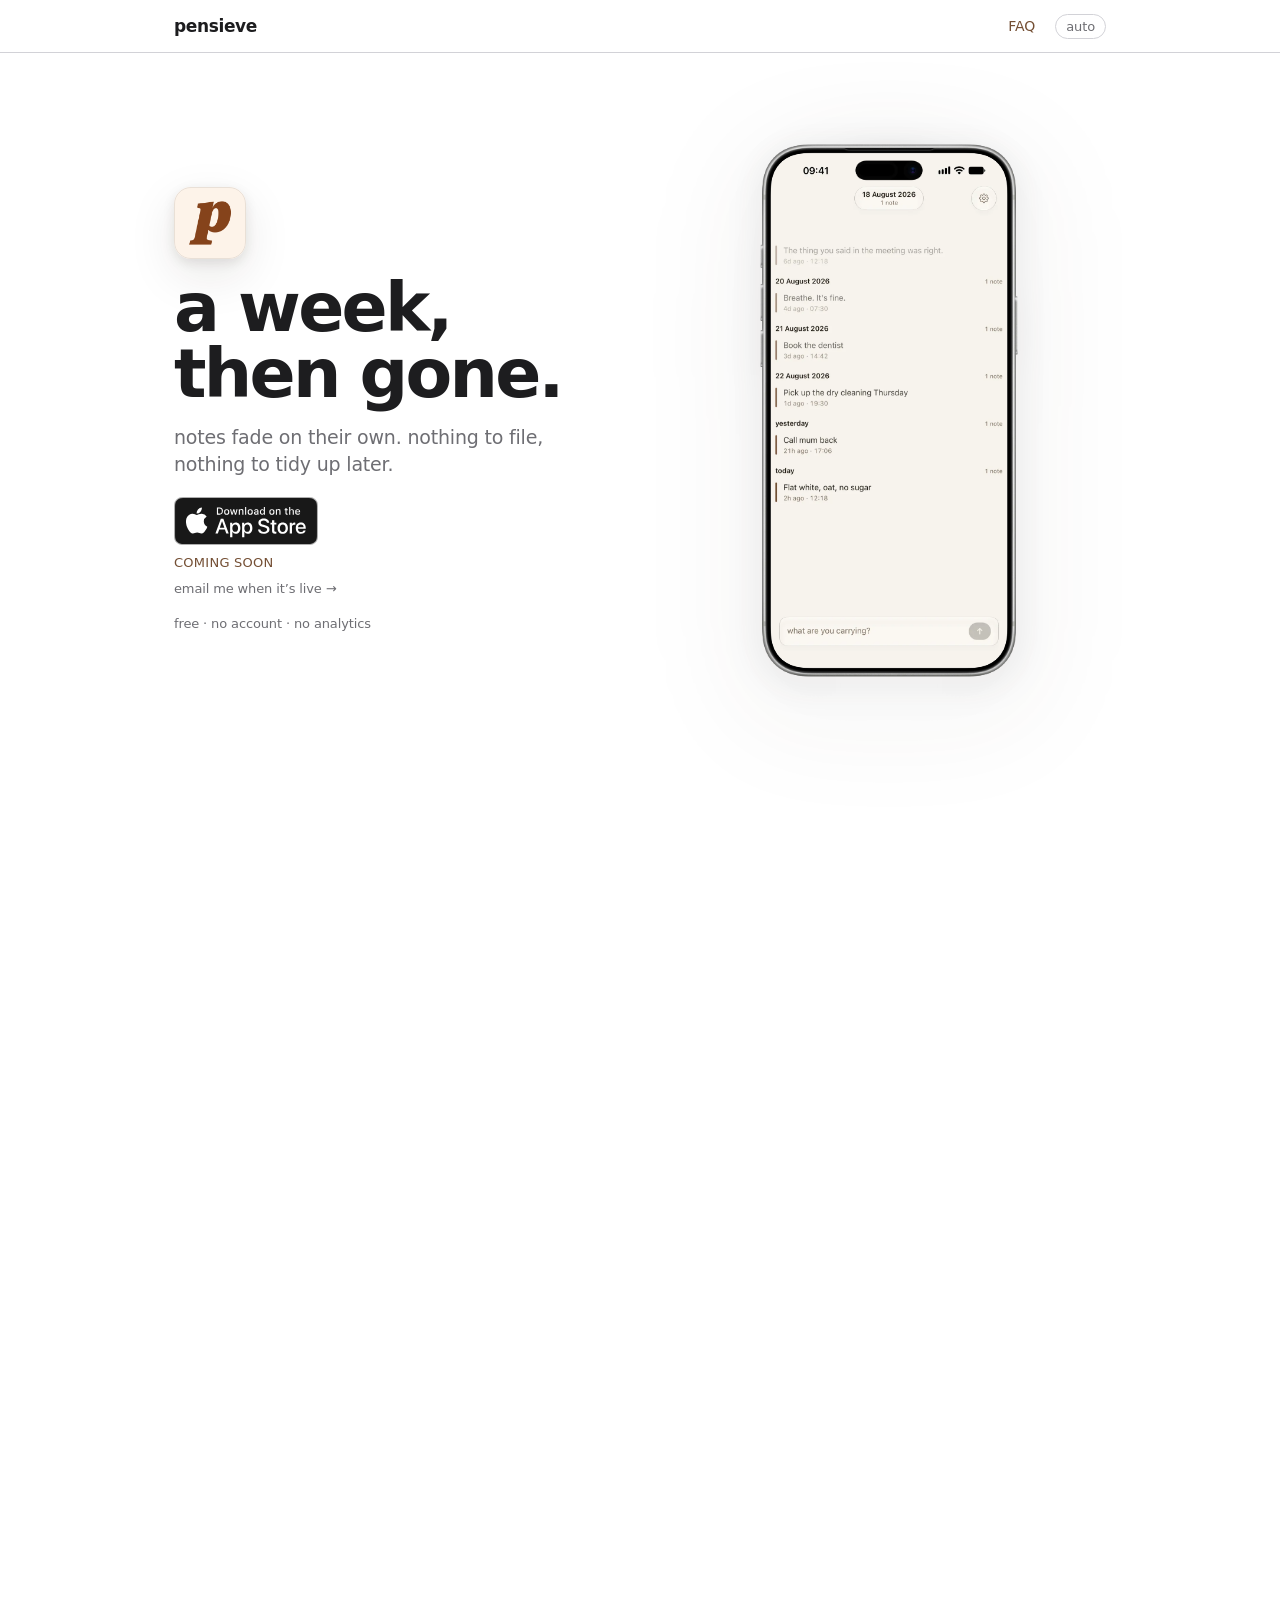
==== index.html @ f14cecfb "site: show the whole phone on the mechanic cards Cutting the device off part way down kept the card " ====
<!DOCTYPE html>
<html lang="en">
<head>
  <meta charset="UTF-8">
  <meta name="viewport" content="width=device-width, initial-scale=1.0">
  <title>pensieve, for what you carry.</title>
  <meta name="description" content="write a thought. watch it fade. let it go. pensieve is a journaling app that forgets on purpose.">

  <link rel="canonical" href="https://theanhgen.github.io/pensieve-site/">
  <link rel="icon" href="icon.png">
  <link rel="apple-touch-icon" href="icon.png">
  <link rel="manifest" href="site.webmanifest">
  <meta name="theme-color" content="#ffffff" media="(prefers-color-scheme: light)" data-scheme="light">
  <meta name="theme-color" content="#000000" media="(prefers-color-scheme: dark)" data-scheme="dark">

  <!-- Theme. Runs before the stylesheet so data-theme is on <html> for the
       first paint and the page never shows one theme and then the other.
       Three states — auto follows the system, light and dark override it —
       kept under "pensieve-theme", the only thing this site ever writes to
       storage, and read the same way by privacy.html. -->
  <script>
    (function () {
      var KEY  = 'pensieve-theme';
      var NEXT = { auto: 'light', light: 'dark', dark: 'auto' };
      var root = document.documentElement;
      var stored = null;
      try { stored = localStorage.getItem(KEY); } catch (e) {}   // private mode throws
      // Compared, not looked up: a stray value in storage must land on "auto"
      // rather than on some inherited property name of the map above.
      var theme = (stored === 'light' || stored === 'dark' || stored === 'auto') ? stored : 'auto';

      // Everything a [data-theme] selector cannot reach. The media attribute
      // on a <picture> source or a theme-color meta is resolved by the BROWSER
      // against the system setting and ignores data-theme entirely, so under
      // an override each one is rewritten by hand to match all or nothing.
      // Under "auto" they go back to asking the system themselves.
      function paint() {
        if (root.getAttribute('data-theme') !== theme) root.setAttribute('data-theme', theme);
        var forked = document.querySelectorAll('[data-scheme]');
        for (var i = 0; i < forked.length; i++) {
          var scheme = forked[i].getAttribute('data-scheme');
          var want = theme === 'auto' ? '(prefers-color-scheme: ' + scheme + ')'
                                      : (theme === scheme ? 'all' : 'not all');
          // Compared before writing. paint() runs three times on a cold load
          // (here, mid-body, DOMContentLoaded) and on the default "auto" every
          // one of those writes the value that is already there — but setting
          // media on a <source> re-runs the browser's source selection for the
          // whole <picture> and invalidates style for it. Three needless passes
          // over fifteen sources is main-thread time spent to change nothing.
          if (forked[i].getAttribute('media') !== want) forked[i].setAttribute('media', want);
        }
        // The hero videos are swapped by CSS display, and the script at the
        // end of the page picks which file to fetch from that. A manual
        // override never touches prefers-color-scheme, so its own media query
        // listener would never hear about this.
        document.dispatchEvent(new CustomEvent('pensieve:theme', { detail: theme }));
      }

      paint();   // only the two metas exist this early; the sources follow below

      // Called again from inside the body the moment a batch of [data-scheme]
      // sources has been parsed. DOMContentLoaded on its own is too late: an
      // override that disagrees with the system leaves the browser resolving
      // each <picture> against prefers-color-scheme, so it renders the wrong
      // file until the media attributes are rewritten. Painting at parse
      // position closes that flash.
      //
      // It does NOT close the wasted fetch, and this comment used to claim it
      // did. The preload scanner reads ahead of the parser and queues the
      // OS-matching sources before any inline script runs, so an override that
      // disagrees with the system pulls both sets: measured at 4 dark + 4 light
      // webp on a light OS with "dark" stored, roughly 100 KB spent twice.
      // Nothing executed from inside the document can beat the scanner. The
      // only real fix is to move srcset behind data-srcset and populate it from
      // JS, which trades this cost for a page whose images vanish entirely
      // without JS — a bad trade for a marketing page that currently renders
      // fully without it. Default "auto" never pays this; only a reader who has
      // explicitly chosen the theme their OS disagrees with does, once.
      window.pensievePaint = paint;

      document.addEventListener('DOMContentLoaded', function () {
        paint();
        var btn = document.querySelector('.theme-toggle');
        if (!btn) return;
        // The word is the state, and the label says what a press will do —
        // the control has three positions, so "toggle" would be a lie.
        function label() {
          btn.textContent = theme;
          var name = 'theme: ' + theme + (theme === 'auto' ? ' (follows your system)' : '') +
                     '. switch to ' + NEXT[theme] + '.';
          btn.setAttribute('aria-label', name);
          btn.setAttribute('title', name);
        }
        label();
        btn.addEventListener('click', function () {
          theme = NEXT[theme];
          try { localStorage.setItem(KEY, theme); } catch (e) {}
          paint();
          label();
        });
      });
    })();
  </script>

  <meta property="og:type" content="website">
  <meta property="og:url" content="https://theanhgen.github.io/pensieve-site/">
  <meta property="og:title" content="pensieve, for what you carry.">
  <meta property="og:description" content="a journaling app that forgets on purpose. write a thought, watch it fade, let it go.">
  <meta property="og:image" content="https://theanhgen.github.io/pensieve-site/og.png">
  <meta property="og:image:width" content="1200">
  <meta property="og:image:height" content="630">
  <meta property="og:image:alt" content="pensieve: a week, then gone. a journaling app where notes fade and disappear.">
  <meta name="twitter:card" content="summary_large_image">
  <meta name="twitter:title" content="pensieve, for what you carry.">
  <meta name="twitter:description" content="a journaling app that forgets on purpose.">
  <meta name="twitter:image" content="https://theanhgen.github.io/pensieve-site/og.png">
  <meta name="twitter:image:alt" content="pensieve: a week, then gone. a journaling app where notes fade and disappear.">

  <link rel="stylesheet" href="style.css">
  <script>document.documentElement.classList.add('js');</script>
  <script type="application/ld+json">
  {
    "@context": "https://schema.org",
    "@graph": [
      {
        "@type": "WebSite",
        "@id": "https://theanhgen.github.io/pensieve-site/#website",
        "url": "https://theanhgen.github.io/pensieve-site/",
        "name": "pensieve",
        "inLanguage": "en",
        "description": "a journaling app that forgets on purpose. write a thought, watch it fade, let it go.",
        "publisher": {
          "@id": "https://theanhgen.github.io/pensieve-site/#person"
        }
      },
      {
        "@type": "Person",
        "@id": "https://theanhgen.github.io/pensieve-site/#person",
        "name": "nguyen the anh",
        "url": "https://theanhgen.github.io/pensieve-site/why.html"
      },
      {
        "@type": "SoftwareApplication",
        "@id": "https://theanhgen.github.io/pensieve-site/#app",
        "name": "pensieve",
        "description": "a journaling app that forgets on purpose. notes fade on their own and are gone in a week by default, with no archive and no search.",
        "url": "https://theanhgen.github.io/pensieve-site/",
        "applicationCategory": "LifestyleApplication",
        "applicationSubCategory": "Note-taking",
        "operatingSystem": "iOS 17.0 or later",
        "softwareVersion": "1.0",
        "isAccessibleForFree": true,
        "offers": {
          "@type": "Offer",
          "price": "0",
          "priceCurrency": "USD"
        },
        "featureList": [
          "notes fade on their own and are gone in a week by default",
          "no archive and no search",
          "pin a note to pause its fade, or extend a single note",
          "no account, no ads and no analytics",
          "notes stay on device; iCloud sync is off by default",
          "Home Screen, Lock Screen and Control Center widgets",
          "share sheet extension for capturing from other apps"
        ],
        "screenshot": [
          "https://theanhgen.github.io/pensieve-site/screenshots/write-light.png",
          "https://theanhgen.github.io/pensieve-site/screenshots/fade-light.png",
          "https://theanhgen.github.io/pensieve-site/screenshots/empty-light.png"
        ],
        "author": {
          "@id": "https://theanhgen.github.io/pensieve-site/#person"
        },
        "creator": {
          "@id": "https://theanhgen.github.io/pensieve-site/#person"
        },
        "publisher": {
          "@id": "https://theanhgen.github.io/pensieve-site/#person"
        }
      },
      {
        "@type": "WebPage",
        "@id": "https://theanhgen.github.io/pensieve-site/#webpage",
        "url": "https://theanhgen.github.io/pensieve-site/",
        "name": "pensieve, for what you carry.",
        "description": "write a thought. watch it fade. let it go. pensieve is a journaling app that forgets on purpose.",
        "isPartOf": {
          "@id": "https://theanhgen.github.io/pensieve-site/#website"
        },
        "about": {
          "@id": "https://theanhgen.github.io/pensieve-site/#app"
        },
        "inLanguage": "en",
        "primaryImageOfPage": {
          "@type": "ImageObject",
          "url": "https://theanhgen.github.io/pensieve-site/og.png",
          "width": 1200,
          "height": 630
        },
        "dateModified": "2026-08-31"
      },
      {
        "@type": "FAQPage",
        "@id": "https://theanhgen.github.io/pensieve-site/#faq",
        "url": "https://theanhgen.github.io/pensieve-site/#faq",
        "isPartOf": {
          "@id": "https://theanhgen.github.io/pensieve-site/#website"
        },
        "about": {
          "@id": "https://theanhgen.github.io/pensieve-site/#app"
        },
        "inLanguage": "en",
        "mainEntity": [
          {
            "@type": "Question",
            "name": "how long do notes last?",
            "acceptedAnswer": {
              "@type": "Answer",
              "text": "a week by default. you can change that in Settings, or extend a single note from its menu. pin a note and it won’t fade until you unpin it."
            }
          },
          {
            "@type": "Question",
            "name": "can i get a note back after it fades?",
            "acceptedAnswer": {
              "@type": "Answer",
              "text": "no. when a note fades on its own it’s gone for good, that’s the whole point. notes you delete by hand sit in Trash for 30 days first, in case you change your mind."
            }
          },
          {
            "@type": "Question",
            "name": "is there a subscription or cost?",
            "acceptedAnswer": {
              "@type": "Answer",
              "text": "pensieve is free, with no ads and nothing to sign up for. an optional supporter purchase unlocks never: a note released that way stays until you delete it, rather than being paused the way a pin is."
            }
          },
          {
            "@type": "Question",
            "name": "what does pinning a note do?",
            "acceptedAnswer": {
              "@type": "Answer",
              "text": "pinning is free, and it’s a pause rather than a decision: a pinned note stops fading until you unpin it, then carries on. use it for things you need a bit longer but not forever."
            }
          },
          {
            "@type": "Question",
            "name": "can i edit a note?",
            "acceptedAnswer": {
              "@type": "Answer",
              "text": "no. a note stays what you wrote when you wrote it. you can copy it, extend it, pin it, or delete it."
            }
          },
          {
            "@type": "Question",
            "name": "does pensieve sync across my devices?",
            "acceptedAnswer": {
              "@type": "Answer",
              "text": "only if you ask it to. iCloud sync is off by default. turn it on and your notes sync across your own Apple devices through your private iCloud, never through a server of ours."
            }
          },
          {
            "@type": "Question",
            "name": "does it work on iPad or Mac?",
            "acceptedAnswer": {
              "@type": "Answer",
              "text": "iPhone only for now."
            }
          },
          {
            "@type": "Question",
            "name": "what iOS version does it need?",
            "acceptedAnswer": {
              "@type": "Answer",
              "text": "iOS 17 or later."
            }
          }
        ]
      }
    ]
  }
  </script>
</head>
<body>

  <a href="#main" class="skip-link">skip to content</a>

  <nav class="nav" aria-label="Primary">
    <div class="wrap">
      <span class="nav-wordmark">pensieve</span>
      <div class="nav-actions">
        <a href="#faq" class="nav-link">FAQ</a>
        <!-- Cycles auto → light → dark. Hidden until the head script has set
             data-theme: with no JS it would cycle nothing, and the page
             follows the system on its own anyway. -->
        <button class="theme-toggle" type="button"
                aria-label="theme: auto (follows your system). switch to light.">auto</button>
      </div>
    </div>
  </nav>

  <main id="main">
    <!-- Hero — two columns: the offer on the left, the app actually doing it on
         the right. The device used to sit in its own section below the fold's
         first screen, which meant the page asserted "it fades" long before it
         showed it. -->
    <section class="hero">
      <div class="wrap hero-grid">
        <div class="hero-copy">
          <picture data-reveal style="--d:0ms">
            <source srcset="icon-dark.png" media="(prefers-color-scheme: dark)" data-scheme="dark">
            <img src="icon.png" alt="pensieve app icon" class="app-icon-img" width="112" height="112" decoding="async">
          </picture>
          <script>pensievePaint();</script>   <!-- the source above is parsed; fix its media before it is RENDERED (the scanner has already queued it) -->
          <h1 class="hero-title" data-reveal style="--d:40ms">a week,<br>then gone.
            <span class="visually-hidden"> pensieve, a journaling app where notes fade and disappear.</span>
          </h1>
          <p class="hero-sub" data-reveal style="--d:80ms">notes fade on their own. nothing to file, nothing to tidy up later.</p>
          <div class="hero-cta" data-reveal style="--d:120ms">
            <img src="appstore-badge.svg" alt="Download on the App Store" class="appstore-badge" width="146" height="48" decoding="async">
            <span class="hero-cta-note">coming soon</span>
            <!-- The only way a pre-launch reader can hear about launch. A
                 mailto, not a form: no field, no script, no third-party
                 endpoint, so the page fires no request it doesn't already
                 make and the no-tracking claim above stays literally true. -->
            <a class="cta-mailto" href="mailto:bibybi@icloud.com?subject=pensieve%20launch">email me when it’s live →</a>
          </div>
          <!-- The three objections a visitor has before they read anything else.
               Every one is verifiable: free app, no sign-up, no analytics SDK
               (see PrivacyInfo.xcprivacy — NSPrivacyCollectedDataTypes is empty). -->
          <p class="hero-trust" data-reveal style="--d:160ms">free · no account · no analytics</p>
        </div>

        <div class="hero-device" data-reveal style="--d:80ms">
          <div class="phone-frame">
            <!-- Shadow underlay: Safari won't render a filter on any ancestor
                 of a <video>, so the silhouette drop-shadow lives on this
                 duplicate bezel img instead (see .phone-shadow in style.css). -->
            <picture>
              <source srcset="screenshots/bezel.webp" type="image/webp">
              <img src="screenshots/bezel.png" class="phone-shadow" alt="" aria-hidden="true" decoding="async">
            </picture>
            <div class="phone-screen">
              <!-- Both themes stay in the DOM so the correct POSTER shows without
                   JS, but neither preloads and neither autoplays: `display: none`
                   does not stop a preload=auto video downloading, so every
                   visitor was pulling both files and watching one. The script at
                   the end of the page starts whichever is actually visible. -->
              <!-- The poster attribute takes one URL and has no <source> to fall
                   back to, so it is webp flat: the frame this page already needs
                   (aspect-ratio, clip-path) rules out every browser that cannot
                   decode one. The fallback <picture> below has to name the same
                   webp or nothing is saved — a <video>'s fallback content is
                   never RENDERED by a browser that plays video, but the <img>
                   inside it is still in the DOM and still fetched, which is how
                   both poster PNGs kept downloading. Same URL twice now, so it
                   is one 56 KB fetch for the pair instead of 431 KB. -->
              <video class="device-shot device-shot--dark" muted loop playsinline preload="none"
                     poster="screenshots/poster-dark.webp" width="800" height="1738"
                     data-hero="screenshots/hero-dark.mp4"
                     aria-label="The pensieve notes list, with older notes fading toward transparency over time">
                <picture>
                  <source srcset="screenshots/poster-dark.webp" type="image/webp">
                  <img src="screenshots/poster-dark.png" class="device-shot" alt="The pensieve notes list, with older notes fading toward transparency">
                </picture>
              </video>
              <video class="device-shot device-shot--light" muted loop playsinline preload="none"
                     poster="screenshots/poster-light.webp" width="800" height="1738" aria-hidden="true"
                     data-hero="screenshots/hero-light.mp4">
                <picture>
                  <source srcset="screenshots/poster-light.webp" type="image/webp">
                  <img src="screenshots/poster-light.png" class="device-shot" alt="">
                </picture>
              </video>
            </div>
            <picture>
              <source srcset="screenshots/bezel.webp" type="image/webp">
              <img src="screenshots/bezel.png" class="phone-bezel" alt="" aria-hidden="true" decoding="async">
            </picture>
          </div>
        </div>
      </div>
    </section>

    <section class="mechanic">
      <h2 class="visually-hidden">how pensieve works</h2>
      <div class="wrap">
        <div class="mechanic-step mechanic-step--with-screen" data-reveal style="--d:0ms">
          <span class="step-num">01</span>
          <h3>write</h3>
          <p>type what you’re carrying. no title, no tag, no category.</p>
          <div class="phone-frame phone-frame--small">
            <div class="phone-screen">
              <picture>
                <source srcset="screenshots/write-dark.webp" type="image/webp" media="(prefers-color-scheme: dark)" data-scheme="dark">
                <source srcset="screenshots/write-dark.png" media="(prefers-color-scheme: dark)" data-scheme="dark">
                <source srcset="screenshots/write-light.webp" type="image/webp">
                <img src="screenshots/write-light.png" class="device-shot" width="800" height="1632" loading="lazy" decoding="async"
                     alt="The pensieve capture bar with a thought being written">
              </picture>
            </div>
          </div>
        </div>
        <div class="mechanic-step mechanic-step--with-screen" data-reveal style="--d:40ms">
          <span class="step-num">02</span>
          <h3>fade</h3>
          <p>your note goes lighter as the days pass. by default it’s gone in a week.</p>
          <div class="phone-frame phone-frame--small">
            <div class="phone-screen">
              <picture>
                <source srcset="screenshots/fade-dark.webp" type="image/webp" media="(prefers-color-scheme: dark)" data-scheme="dark">
                <source srcset="screenshots/fade-dark.png" media="(prefers-color-scheme: dark)" data-scheme="dark">
                <source srcset="screenshots/fade-light.webp" type="image/webp">
                <img src="screenshots/fade-light.png" class="device-shot" width="800" height="1632" loading="lazy" decoding="async"
                     alt="The pensieve notes list, with older notes fading toward transparency">
              </picture>
            </div>
          </div>
        </div>
        <div class="mechanic-step mechanic-step--with-screen" data-reveal style="--d:80ms">
          <span class="step-num">03</span>
          <h3>release</h3>
          <p>gone. you don’t file it or delete it. it just goes.</p>
          <div class="phone-frame phone-frame--small">
            <div class="phone-screen">
              <picture>
                <source srcset="screenshots/empty-dark.webp" type="image/webp" media="(prefers-color-scheme: dark)" data-scheme="dark">
                <source srcset="screenshots/empty-dark.png" media="(prefers-color-scheme: dark)" data-scheme="dark">
                <source srcset="screenshots/empty-light.webp" type="image/webp">
                <img src="screenshots/empty-light.png" class="device-shot" width="800" height="1632" loading="lazy" decoding="async"
                     alt="The pensieve empty state after a note is released, reading “Nothing left to carry.”">
              </picture>
            </div>
          </div>
        </div>
      </div>
      <script>pensievePaint();</script>   <!-- same again for the six sources above; closes the flash, not the fetch -->
    </section>

    <!-- The one place on the page where the reader's own words fade. Every part
         of it runs in the tab: no storage, no fetch, no third-party script,
         which is what lets the line under the input say so plainly. The note
         body is written with textContent, so pasted markup stays text.
         Hidden without JS — the form would otherwise be a button that reloads
         the page. -->
    <section class="demo" id="try">
      <div class="wrap">
        <div class="demo-header" data-reveal>
          <h2>watch one go.</h2>
          <p>type a thought and leave it. it fades over about twenty seconds here. in the app you’d have a week.</p>
        </div>

        <div class="demo-stage">
          <form class="demo-form" id="demo-form" data-reveal style="--d:0ms">
            <label class="visually-hidden" for="demo-input">type a thought</label>
            <input class="demo-input" id="demo-input" type="text" placeholder="type a thought…"
                   autocomplete="off" maxlength="140" enterkeyhint="done">
            <button class="demo-submit" type="submit">release</button>
          </form>

          <p class="demo-privacy" data-reveal style="--d:40ms">nothing you type here leaves your browser: not stored, not sent, no third parties.</p>

          <!-- Same card, same 3px bar, same type as the widget mockups below:
               what fades here is meant to read as the same object. -->
          <div class="app-widget demo-panel is-empty" id="demo-panel" data-reveal style="--d:80ms">
            <span class="app-widget-label">fading</span>
            <div class="demo-list" id="demo-list" aria-live="polite"></div>
            <p class="demo-empty">nothing here yet.</p>
          </div>
        </div>
      </div>
    </section>

    <section class="features">
      <div class="wrap">
        <div class="features-header" data-reveal>
          <h2>built to forget.</h2>
          <p>you keep what you meant to keep. the rest goes on its own, and mostly you won’t miss it.</p>
        </div>
        <div class="features-grid">
          <div class="feature-card" data-reveal style="--d:0ms">
            <h3>pin it,<br>or extend it.</h3>
            <p>need one a bit longer, hold on to it. the rest goes sooner than you’d like. that’s the point, and it’s also the cost.</p>
          </div>
          <div class="feature-card" data-reveal style="--d:40ms">
            <h3>no archive,<br>no search.</h3>
            <p>nowhere to scroll back to. you go looking for something once, and then you stop looking.</p>
          </div>
          <div class="feature-card" data-reveal style="--d:80ms">
            <h3>no account,<br>no tracking.</h3>
            <p>no sign-up, no ads, no analytics. your notes never touch a server of ours. we don’t have any.</p>
          </div>
        </div>
      </div>
    </section>

    <section class="widgets">
      <div class="wrap">
        <h2 data-reveal>see what’s fading.</h2>
        <p data-reveal style="--d:80ms">put it on your Home Screen, your Lock Screen, or in Control Center. glance instead of opening the app.</p>
        <!-- Three of the five widgets the app ships. Colours, the 3px bar and the
             per-note fade opacity mirror PensieveWidget: PensieveRelease for
             fading notes, PensieveAmber for pinned ones, PensieveMuted labels. -->
        <div class="app-widget-row">

          <div class="app-widget" data-reveal style="--d:160ms" role="img" aria-label="The pensieve Fading Home Screen widget, listing notes that are about to fade out">
            <span class="app-widget-label">fading</span>
            <div class="app-widget-note" style="--o:0.4">
              <span class="app-widget-bar"></span>
              <div class="app-widget-body">
                <p class="app-widget-text">Breathe. It’s fine.</p>
                <span class="app-widget-time">2 days ago</span>
              </div>
            </div>
            <div class="app-widget-note" style="--o:0.66">
              <span class="app-widget-bar"></span>
              <div class="app-widget-body">
                <p class="app-widget-text">Book the dentist</p>
                <span class="app-widget-time">2 days ago</span>
              </div>
            </div>
            <div class="app-widget-note" style="--o:0.92">
              <span class="app-widget-bar"></span>
              <div class="app-widget-body">
                <p class="app-widget-text">Pick up the dry cleaning Thursday</p>
                <span class="app-widget-time">1 day ago</span>
              </div>
            </div>
            <!-- CaptureRow: hairline, ReleaseGlyph, one label. Present on every
                 widget at small/medium/large — only the Lock Screen accessory omits it. -->
            <div class="app-widget-capture">
              <svg class="app-widget-glyph" viewBox="0 0 20 20" width="17" height="17" aria-hidden="true">
                <circle cx="10" cy="10" r="9.3" fill="currentColor"></circle>
                <path d="M6.1 5.9h7.8c1 0 1.8.8 1.8 1.8v3.4c0 1-.8 1.8-1.8 1.8H9.6l-2.7 2c-.35.26-.85.01-.85-.43v-1.57h-.05c-1 0-1.75-.8-1.75-1.8V7.7c0-1 .8-1.8 1.85-1.8z" fill="var(--w-paper)"></path>
              </svg>
              <span>release a thought</span>
            </div>
          </div>

          <div class="app-widget app-widget--held" data-reveal style="--d:200ms" role="img" aria-label="The pensieve Held Home Screen widget, listing notes you have pinned so they do not fade">
            <span class="app-widget-label">held</span>
            <div class="app-widget-note">
              <span class="app-widget-bar"></span>
              <div class="app-widget-body">
                <p class="app-widget-text">Wifi: heronsgate, 4 words no caps</p>
                <span class="app-widget-time">pinned</span>
              </div>
            </div>
            <div class="app-widget-note">
              <span class="app-widget-bar"></span>
              <div class="app-widget-body">
                <p class="app-widget-text">Mum’s new address, flat 4</p>
                <span class="app-widget-time">pinned</span>
              </div>
            </div>
            <div class="app-widget-note">
              <span class="app-widget-bar"></span>
              <div class="app-widget-body">
                <p class="app-widget-text">Meter reading 41982</p>
                <span class="app-widget-time">pinned</span>
              </div>
            </div>
            <!-- CaptureRow: hairline, ReleaseGlyph, one label. Present on every
                 widget at small/medium/large — only the Lock Screen accessory omits it. -->
            <div class="app-widget-capture">
              <svg class="app-widget-glyph" viewBox="0 0 20 20" width="17" height="17" aria-hidden="true">
                <circle cx="10" cy="10" r="9.3" fill="currentColor"></circle>
                <path d="M6.1 5.9h7.8c1 0 1.8.8 1.8 1.8v3.4c0 1-.8 1.8-1.8 1.8H9.6l-2.7 2c-.35.26-.85.01-.85-.43v-1.57h-.05c-1 0-1.75-.8-1.75-1.8V7.7c0-1 .8-1.8 1.85-1.8z" fill="var(--w-paper)"></path>
              </svg>
              <span>release a thought</span>
            </div>
          </div>

          <div class="app-widget" data-reveal style="--d:240ms" role="img" aria-label="The pensieve Recent Home Screen widget, listing the freshest notes above a shortcut that opens a new note">
            <span class="app-widget-label">recent</span>
            <div class="app-widget-note" style="--o:1">
              <span class="app-widget-bar"></span>
              <div class="app-widget-body">
                <p class="app-widget-text">Flat white, oat, no sugar</p>
                <span class="app-widget-time">just now</span>
              </div>
            </div>
            <div class="app-widget-note" style="--o:0.88">
              <span class="app-widget-bar"></span>
              <div class="app-widget-body">
                <p class="app-widget-text">Call mum back</p>
                <span class="app-widget-time">yesterday</span>
              </div>
            </div>
            <!-- CaptureRow: hairline, ReleaseGlyph, one label. Present on every
                 widget at small/medium/large — only the Lock Screen accessory omits it. -->
            <div class="app-widget-capture">
              <svg class="app-widget-glyph" viewBox="0 0 20 20" width="17" height="17" aria-hidden="true">
                <circle cx="10" cy="10" r="9.3" fill="currentColor"></circle>
                <path d="M6.1 5.9h7.8c1 0 1.8.8 1.8 1.8v3.4c0 1-.8 1.8-1.8 1.8H9.6l-2.7 2c-.35.26-.85.01-.85-.43v-1.57h-.05c-1 0-1.75-.8-1.75-1.8V7.7c0-1 .8-1.8 1.85-1.8z" fill="var(--w-paper)"></path>
              </svg>
              <span>release a thought</span>
            </div>
          </div>

        </div>
      </div>
    </section>

    <section class="privacy">
      <div class="wrap" data-reveal>
        <p><strong>private by design.</strong><br>your notes live on your device. turn on iCloud sync and they travel through your own private iCloud, never through us.</p>
        <!-- Pricing used to exist only inside FAQ answer #faq-pricing, behind a
             closed accordion, so a visitor could read the whole page without
             learning the app is free. This line is a compression of that
             answer and links to it, so drift between the two is one click to
             spot. Set a step quieter than the promise above it. -->
        <p class="privacy-price">free. an optional supporter purchase unlocks <a href="#faq-pricing"><em>never</em></a>, notes that stay.</p>
        <a href="privacy.html" class="privacy-link">read the privacy policy →</a>
      </div>
    </section>

    <section class="faq" id="faq">
      <div class="wrap">
        <h2 class="faq-title" data-reveal>questions</h2>
        <div class="faq-list">
          <div class="faq-item" data-reveal style="--d:0ms">
            <h3 class="faq-heading">
              <button class="faq-question" aria-expanded="false" aria-controls="faq-duration">how long do notes last?</button>
            </h3>
            <div class="faq-answer" id="faq-duration"><div class="faq-answer-inner">
              <p>a week by default. you can change that in Settings, or extend a single note from its menu. pin a note and it won’t fade until you unpin it.</p>
            </div></div>
          </div>
          <div class="faq-item" data-reveal style="--d:40ms">
            <h3 class="faq-heading">
              <button class="faq-question" aria-expanded="false" aria-controls="faq-recovery">can i get a note back after it fades?</button>
            </h3>
            <div class="faq-answer" id="faq-recovery"><div class="faq-answer-inner">
              <p>no. when a note fades on its own it’s gone for good, that’s the whole point. notes you delete by hand sit in Trash for 30 days first, in case you change your mind.</p>
            </div></div>
          </div>
          <div class="faq-item" data-reveal style="--d:80ms">
            <h3 class="faq-heading">
              <button class="faq-question" aria-expanded="false" aria-controls="faq-pricing">is there a subscription or cost?</button>
            </h3>
            <div class="faq-answer" id="faq-pricing"><div class="faq-answer-inner">
              <p>pensieve is free, with no ads and nothing to sign up for. an optional supporter purchase unlocks <em>never</em>: a note released that way stays until you delete it, rather than being paused the way a pin is.</p>
            </div></div>
          </div>
          <div class="faq-item" data-reveal style="--d:120ms">
            <h3 class="faq-heading">
              <button class="faq-question" aria-expanded="false" aria-controls="faq-pinning">what does pinning a note do?</button>
            </h3>
            <div class="faq-answer" id="faq-pinning"><div class="faq-answer-inner">
              <p>pinning is free, and it’s a pause rather than a decision: a pinned note stops fading until you unpin it, then carries on. use it for things you need a bit longer but not forever.</p>
            </div></div>
          </div>
          <div class="faq-item" data-reveal style="--d:160ms">
            <h3 class="faq-heading">
              <button class="faq-question" aria-expanded="false" aria-controls="faq-editing">can i edit a note?</button>
            </h3>
            <div class="faq-answer" id="faq-editing"><div class="faq-answer-inner">
              <p>no. a note stays what you wrote when you wrote it. you can copy it, extend it, pin it, or delete it.</p>
            </div></div>
          </div>
          <div class="faq-item" data-reveal style="--d:200ms">
            <h3 class="faq-heading">
              <button class="faq-question" aria-expanded="false" aria-controls="faq-sync">does pensieve sync across my devices?</button>
            </h3>
            <div class="faq-answer" id="faq-sync"><div class="faq-answer-inner">
              <p>only if you ask it to. iCloud sync is off by default. turn it on and your notes sync across your own Apple devices through your private iCloud, never through a server of ours.</p>
            </div></div>
          </div>
          <div class="faq-item" data-reveal style="--d:240ms">
            <h3 class="faq-heading">
              <button class="faq-question" aria-expanded="false" aria-controls="faq-platforms">does it work on iPad or Mac?</button>
            </h3>
            <div class="faq-answer" id="faq-platforms"><div class="faq-answer-inner">
              <p>iPhone only for now.</p>
            </div></div>
          </div>
          <div class="faq-item" data-reveal style="--d:280ms">
            <h3 class="faq-heading">
              <button class="faq-question" aria-expanded="false" aria-controls="faq-ios-version">what iOS version does it need?</button>
            </h3>
            <div class="faq-answer" id="faq-ios-version"><div class="faq-answer-inner">
              <p>iOS 17 or later.</p>
            </div></div>
          </div>
        </div>
      </div>
    </section>

    <!-- The page used to end on "iOS 17 or later." and then the footer, with
         the only App Store badge ~3400px above. Same badge, same honest
         "coming soon" — it is still not a link. -->
    <section class="closing">
      <div class="wrap" data-reveal>
        <p class="closing-line">a week is usually enough. or rather it isn’t, and you pin the one that matters.</p>
        <div class="closing-cta">
          <img src="appstore-badge.svg" alt="Download on the App Store" class="appstore-badge" width="146" height="48" decoding="async">
          <span class="hero-cta-note">coming soon</span>
          <a class="cta-mailto" href="mailto:bibybi@icloud.com?subject=pensieve%20launch">email me when it’s live →</a>
        </div>
      </div>
    </section>
  </main>

  <footer class="footer">
    <div class="wrap">
      <span class="footer-name">pensieve</span>
      <nav class="footer-links" aria-label="Footer">
        <!-- No FAQ link here: the FAQ ends directly above this footer, so the
             link asks the reader to jump to where they already are. It stays in
             the nav, which is where a jump is actually useful. -->
        <a href="why.html" class="footer-link">why</a>
        <a href="privacy.html" class="footer-link">privacy</a>
        <a href="mailto:bibybi@icloud.com" class="footer-link">contact</a>
      </nav>
      <span class="footer-legal">© 2026 pensieve. all rights reserved.</span>
    </div>
  </footer>

  <script>
    // FAQ accordion — grid-rows transition, no transitionend races.
    // replaceState, never pushState: back should leave the page rather than
    // walk the reader out through every toggle they made. Closing falls back
    // to '#faq' — a bare '#' would jump the page to the top.
    document.querySelectorAll('.faq-question').forEach(btn => {
      const answer = document.getElementById(btn.getAttribute('aria-controls'));
      btn.addEventListener('click', () => {
        const open = btn.getAttribute('aria-expanded') === 'true';
        btn.setAttribute('aria-expanded', String(!open));
        if (answer) {
          answer.classList.toggle('is-open', !open);
          history.replaceState(null, '', open ? '#faq' : '#' + answer.id);
        }
      });
    });

    // Open the answer the URL points at. The page has other anchors (#faq,
    // and whatever a reader pastes), so ignore anything that is not an
    // answer. getElementById, not querySelector: an arbitrary hash can be an
    // invalid selector and would throw instead of missing.
    // Bound to hashchange too, not just load: the privacy section links to
    // #faq-pricing from the same page, and a load-only handler would leave that
    // click scrolling to a still-closed answer.
    const openHashedAnswer = () => {
      if (!location.hash) return;
      const target = document.getElementById(location.hash.slice(1));
      if (!target || !target.classList.contains('faq-answer')) return;
      const btn = document.querySelector(`[aria-controls="${target.id}"]`);
      if (btn && btn.getAttribute('aria-expanded') !== 'true') btn.click();
    };
    window.addEventListener('DOMContentLoaded', openHashedAnswer);
    window.addEventListener('hashchange', openHashedAnswer);

    // Respect reduced motion: freeze the hero videos on their poster frame.
    const reduce = window.matchMedia('(prefers-reduced-motion: reduce)').matches;
    if (reduce) {
      document.querySelectorAll('video').forEach(v => { v.removeAttribute('autoplay'); v.pause(); });
    }

    const reveals = document.querySelectorAll('[data-reveal]');
    if (reduce || !('IntersectionObserver' in window)) {
      reveals.forEach(el => el.classList.add('is-in'));
    } else {
      const io = new IntersectionObserver((entries) => {
        entries.forEach(entry => {
          if (entry.isIntersecting) {
            entry.target.classList.add('is-in');
            io.unobserve(entry.target);
          }
        });
      }, { rootMargin: '0px 0px -8% 0px', threshold: 0 });
      reveals.forEach(el => io.observe(el));
      // Safety net: never leave content hidden if the observer misfires.
      window.addEventListener('load', () => setTimeout(() => {
        // Read every rect first, then write: measuring straight after a class
        // change forces a style recalc on each pass through the loop.
        const onscreen = [];
        reveals.forEach(el => {
          const r = el.getBoundingClientRect();
          if (r.top < window.innerHeight && r.bottom > 0) onscreen.push(el);
        });
        onscreen.forEach(el => el.classList.add('is-in'));
      }, 1200));
    }
  </script>
  <script>
    // Only the hero video the viewer can actually see is fetched. Chosen by
    // visibility rather than a media query so it always agrees with the CSS
    // that does the theme swap, and re-run on a theme change so a viewer who
    // flips appearance mid-visit still gets a playing video.
    (function () {
      var heroes = document.querySelectorAll('video[data-hero]');
      if (!heroes.length) return;
      // Reduced motion: never fetch the file at all. The earlier handler pauses
      // videos, but this script runs after it, so playing here would override
      // that intent — and the poster frame IS the frozen state that handler
      // wants, so not loading is both correct and a saved download.
      if (window.matchMedia('(prefers-reduced-motion: reduce)').matches) return;

      var onScreen = true;

      function visibleHero() {
        for (var i = 0; i < heroes.length; i++) {
          if (heroes[i].offsetParent !== null) return heroes[i];
        }
        return null;
      }

      function start() {
        var target = visibleHero();
        // A theme flip hands the stage to the other file; stop the loser rather
        // than leaving it decoding behind display:none.
        heroes.forEach(function (v) { if (v !== target) v.pause(); });
        if (!target) return;
        if (!target.src) {
          target.preload = 'auto';
          target.src = target.dataset.hero;
        }
        if (onScreen) {
          var p = target.play();
          if (p && p.catch) p.catch(function () {});
        }
      }

      start();
      var mq = window.matchMedia('(prefers-color-scheme: dark)');
      if (mq.addEventListener) mq.addEventListener('change', function () { setTimeout(start, 0); });
      // The theme toggle never touches prefers-color-scheme, so the query
      // above stays silent through an override — it announces itself instead.
      document.addEventListener('pensieve:theme', function () { setTimeout(start, 0); });

      // Don't decode frames nobody can see. The hero used to loop for the whole
      // visit, including while the reader is all the way down in the FAQ.
      var stage = document.querySelector('.hero-device');
      if (stage && 'IntersectionObserver' in window) {
        new IntersectionObserver(function (entries) {
          onScreen = entries[0].isIntersecting;
          if (onScreen) start();
          else heroes.forEach(function (v) { v.pause(); });
        }, { threshold: 0 }).observe(stage);
      }
    })();
  </script>
  <script>
    // Interactive fade demo. This is the whole implementation — there is no
    // storage call, no fetch, no third-party anything in it, which is what the
    // line under the input promises the reader.
    (function () {
      var form  = document.getElementById('demo-form');
      var input = document.getElementById('demo-input');
      var list  = document.getElementById('demo-list');
      var panel = document.getElementById('demo-panel');
      if (!form || !input || !list || !panel) return;

      // Queried, not cached as a boolean: a reader can flip the setting
      // mid-visit and the next note should honour whatever it says by then.
      var motion = window.matchMedia('(prefers-reduced-motion: reduce)');

      function syncEmpty() {
        panel.classList.toggle('is-empty', list.childElementCount === 0);
      }

      // The fade ends at opacity 0 and holds there, so the ghost cannot simply
      // be dropped inside the note: it would be painted fully transparent and
      // nobody would ever see it. Cancel the animation first, then label it.
      function release(note) {
        if (note.dataset.released) return;
        note.dataset.released = '1';
        note.classList.add('is-released');
        var ghost = document.createElement('span');
        ghost.className = 'demo-released';
        ghost.textContent = 'released.';
        note.replaceChildren(ghost);
        setTimeout(function () { note.remove(); syncEmpty(); }, 2000);
      }

      form.addEventListener('submit', function (e) {
        e.preventDefault();
        var text = input.value.trim();
        if (!text) { input.focus(); return; }
        input.value = '';

        var note = document.createElement('div');
        note.className = 'app-widget-note demo-note';

        var bar = document.createElement('span');
        bar.className = 'app-widget-bar';

        var body = document.createElement('div');
        body.className = 'app-widget-body';

        var line = document.createElement('p');
        line.className = 'app-widget-text';
        line.textContent = text;              // textContent, never innerHTML

        var time = document.createElement('span');
        time.className = 'app-widget-time';
        time.textContent = 'just now';

        body.append(line, time);
        note.append(bar, body);

        // Named-animation guard: animationend bubbles, so any animation added
        // to a child later would otherwise release the note early.
        note.addEventListener('animationend', function (ev) {
          if (ev.animationName === 'pensieve-fade') release(note);
        });

        list.prepend(note);

        // A held-down Enter key should not grow the panel without bound. Ten is
        // more than the real widget ever shows; past that the oldest just goes.
        while (list.childElementCount > 10) list.lastElementChild.remove();
        syncEmpty();

        // Reduced motion: there is no fade to wait on — the CSS turned the
        // animation off, so animationend never fires and this is the only path
        // that ends the note. Releasing it here synchronously would call
        // replaceChildren before the browser painted a single frame, so the
        // one reader who most needs the feedback would watch their own words
        // never appear at all. Reduced motion asks for no movement, not for no
        // information: hold the note long enough to read, then release it
        // without animating anything.
        if (motion.matches) setTimeout(function () { release(note); }, 2500);

        input.focus();
      });
    })();
  </script>
</body>
</html>
---- style.css ----
:root {
  --bg:         #000000;
  --bg-card:    #1a1a1a;
  --ink:        #f5f5f7;
  --muted:      #86868b;
  --rule:       #2d2d2d;
  --accent:     #b09070;
  --nav-bg:     rgba(0, 0, 0, 0.72);
  --icon-shadow:rgba(0, 0, 0, 0.50) 0 4px 12px, rgba(0, 0, 0, 0.42) 0 16px 48px;

  --font: -apple-system, BlinkMacSystemFont, "SF Pro Display", "SF Pro Text", system-ui, sans-serif;

  --r-card: 18px;

  /* Strong custom easing — the built-in CSS curves are too weak. */
  --ease-out: cubic-bezier(0.23, 1, 0.32, 1);

  color-scheme: light dark;
}

/* ─ theme states ─────────────────────────────────────────── */
/* Three states, written to data-theme before first paint: "auto" (or no
   attribute at all, which is what a reader without JS gets) leaves every
   prefers-color-scheme query below in charge; "light" and "dark" override it.
   An explicit choice also pins the UA's own surfaces — form controls, the
   scrollbar — so the page and its chrome cannot disagree. */
:root[data-theme="light"] { color-scheme: light; }
:root[data-theme="dark"]  { color-scheme: dark; }

*, *::before, *::after { box-sizing: border-box; margin: 0; padding: 0; }
html { scroll-behavior: smooth; }
body {
  font-family: var(--font);
  background: var(--bg);
  color: var(--ink);
  -webkit-font-smoothing: antialiased;
  -moz-osx-font-smoothing: grayscale;
  overflow-wrap: break-word;
}
a { text-decoration: none; color: inherit; }

/* Typographic defaults — balance headings, keep body from orphaning. */
h1, h2, h3 { text-wrap: balance; }
p { text-wrap: pretty; }

/* Selection in the brand accent — the browser default is a hard blue that
   belongs to no palette on this page. */
::selection {
  background: color-mix(in oklab, var(--accent) 28%, transparent);
  color: var(--ink);
}

/* Consistent, branded focus ring across every interactive element. */
:focus-visible {
  outline: 2px solid var(--accent);
  outline-offset: 3px;
  border-radius: 4px;
}

/* Skip link — the first focusable element, ahead of the sticky nav. Parked
   off-screen with a transform rather than display:none so it stays in the tab
   order, and slides in when it takes focus. */
.skip-link {
  position: absolute;
  top: 0.5rem;
  left: 0.5rem;
  z-index: 200;
  padding: 0.625rem 1rem;
  border-radius: 10px;
  background: var(--bg-card);
  color: var(--ink);
  font-size: 0.875rem;
  font-weight: 500;
  transform: translateY(-250%);
  transition: transform 0.18s var(--ease-out);
}
.skip-link:focus { transform: none; }

.visually-hidden {
  position: absolute;
  width: 1px; height: 1px;
  padding: 0; margin: -1px;
  overflow: hidden;
  clip: rect(0 0 0 0);
  white-space: nowrap;
  border: 0;
}

section { scroll-margin-top: 4rem; }

/* ─ wrap ─────────────────────────────────────────────────── */
.wrap {
  max-width: 980px;
  margin: 0 auto;
  padding: 0 1.5rem;
}

/* ─ scroll reveal ────────────────────────────────────────── */
/* Only hide when JS is present; without JS everything shows immediately. */
html.js [data-reveal] {
  opacity: 0;
  transform: translateY(16px);
  transition:
    opacity   0.42s var(--ease-out) var(--d, 0ms),
    transform 0.42s var(--ease-out) var(--d, 0ms);
}
html.js [data-reveal].is-in {
  opacity: 1;
  transform: none;
}
/* picture/img are inline — transform is ignored unless made block-level. */
picture[data-reveal] { display: inline-block; }

/* ─ nav ──────────────────────────────────────────────────── */
.nav {
  position: sticky;
  top: 0;
  z-index: 100;
  background: var(--nav-bg);
  backdrop-filter: blur(20px) saturate(180%);
  -webkit-backdrop-filter: blur(20px) saturate(180%);
  border-bottom: 1px solid var(--rule);
}
.nav .wrap {
  min-height: 3.25rem;
  display: flex;
  align-items: center;
  justify-content: space-between;
}
.nav-wordmark {
  font-size: 1.0625rem;
  font-weight: 600;
  letter-spacing: -0.022em;
  color: var(--ink);
}
.nav-link {
  font-size: 0.875rem;
  font-weight: 400;
  color: var(--accent);
  transition: opacity 0.15s var(--ease-out);
}
/* 1.25rem, not 1rem: both children extend their hit area sideways (see the
   hit targets section), and 20px is what leaves them 4px of clearance. */
.nav-actions {
  display: flex;
  align-items: center;
  gap: 1.25rem;
}
/* The word IS the state — "auto", "light", "dark" — and clicking cycles to the
   next one. Quieter than the nav link beside it: this is a control for the
   reader who wants it, not a second destination. */
.theme-toggle {
  /* Shown only once the head script has set data-theme. Without JS it would
     cycle nothing, and the page already follows the system on its own. */
  display: none;
  align-items: center;
  font-family: var(--font);
  font-size: 0.8125rem;
  font-weight: 400;
  letter-spacing: -0.01em;
  color: var(--muted);
  background: none;
  border: 1px solid var(--rule);
  border-radius: 999px;
  padding: 0.25rem 0.625rem;
  cursor: pointer;
  transition:
    color 0.15s var(--ease-out),
    border-color 0.15s var(--ease-out),
    opacity 0.15s var(--ease-out);
}
html[data-theme] .theme-toggle { display: inline-flex; }

/* ─ hero ─────────────────────────────────────────────────── */
/* Two columns: the offer, and the app performing it. The device used to be its
   own section below; showing it beside the headline is the point — the product
   IS the fade, so the page should not have to assert it in prose first. */
.hero {
  padding: 5.5rem 1.5rem 5rem;
}
.hero-grid {
  display: grid;
  grid-template-columns: repeat(2, minmax(0, 1fr));
  gap: 4rem;
  align-items: center;
}
.hero-copy {
  display: flex;
  flex-direction: column;
  align-items: flex-start;
  gap: 1rem;
}
.hero-device {
  display: flex;
  justify-content: center;
}
.app-icon-img {
  width: 72px;
  height: 72px;
  border-radius: 17px;   /* concentric with the 112px icon's 26px */
  box-shadow: var(--icon-shadow);
  /* 1px hairline inset by -1px, so the icon keeps an edge on either ground
     instead of bleeding into the page where its artwork meets it. */
  outline: 1px solid rgba(255, 255, 255, 0.08);
  outline-offset: -1px;
  display: block;
}
.hero-title {
  font-size: 4.25rem;
  font-weight: 700;
  line-height: 0.98;
  letter-spacing: -0.04em;
  color: var(--ink);
}
.hero-sub {
  font-size: 1.1875rem;
  font-weight: 300;
  line-height: 1.4;
  letter-spacing: -0.01em;
  color: var(--muted);
  max-width: 23.75rem;
}
/* Honest pre-launch CTA — the badge is not a link yet. */
.hero-cta {
  margin-top: 0.25rem;
  display: flex;
  flex-direction: column;
  align-items: flex-start;
  gap: 0.625rem;
}
.appstore-badge {
  height: 48px;
  width: auto;
  display: block;
  opacity: 0.9;
}
/* The asset is the black Apple lockup, so dark is the case that inverts —
   the one fork on this page running opposite to the tokens above, which are
   dark by default.

   Every theme fork from here down is written twice: once for the explicit
   choice, once for "auto" inside the media query. A media query cannot be
   OR'd with an attribute selector, and the pair is what keeps the page
   following the system with no JS. The auto half spells out both "auto" and
   "no attribute yet", so the two halves can never both match and their order
   never decides anything. */
:root[data-theme="dark"] .appstore-badge { filter: invert(1); }
@media (prefers-color-scheme: dark) {
  :root[data-theme="auto"] .appstore-badge,
  :root:not([data-theme]) .appstore-badge { filter: invert(1); }
}
.hero-cta-note {
  font-size: 0.8125rem;
  font-weight: 500;
  letter-spacing: 0.02em;
  color: var(--accent);
  text-transform: uppercase;
  white-space: nowrap;
}
/* Pre-launch lead capture, and the quietest thing in the block: 13px muted
   text, no border, no fill — the badge stays the CTA. A mailto keeps the
   "no analytics" line two rows below honest, since nothing loads. */
.cta-mailto {
  font-size: 0.8125rem;
  font-weight: 400;
  line-height: 1.4;
  letter-spacing: -0.01em;
  color: var(--muted);
  transition: color 0.15s var(--ease-out), opacity 0.15s var(--ease-out);
}
.hero-trust {
  font-size: 0.8125rem;
  font-weight: 400;
  line-height: 1.5;
  letter-spacing: -0.01em;
  color: var(--muted);
}

/* ─ device frame ─────────────────────────────────────────── */
/* Apple's official iPhone 17 Pro Max bezel (Design Resources, 3x PNG) laid
   OVER the screen, rather than a CSS gradient pretending to be a phone.
   Measured from the asset's alpha channel, not guessed: the image is
   1470x3000 and its transparent screen cutout is 1318x2866 at x=76, y=67 —
   aspect 0.4599 against the 0.4603 of the 800/1739 recordings, i.e. the same
   rectangle to within anti-aliasing. Insets are therefore expressed as
   percentages so all four frames scale from one file.

   The Dynamic Island is painted into the PNG and sits above the video, which
   is what a real device looks like. The screen needs no border-radius: at the
   corners the bezel itself is opaque and masks the video's square edges. */
.phone-frame {
  position: relative;
  width: 264px;
  aspect-ratio: 1470 / 3000;
  flex-shrink: 0;
}
/* drop-shadow, not box-shadow: it follows the PNG's alpha silhouette instead
   of casting from a rectangle the device does not fill. But NOT on the hero
   frame itself: Safari silently refuses to render a filter on any ancestor of
   an accelerated <video>, so the hero's shadow comes from .phone-shadow — a
   duplicate bezel img UNDER the stack that carries the filter instead. Its
   subtree is just an image, which Safari rasterizes fine; its own pixels are
   hidden beneath the video and the real bezel, so only the shadow shows. */
.phone-shadow {
  position: absolute;
  inset: 0;
  width: 100%;
  height: 100%;
  pointer-events: none;
  filter:
    drop-shadow(rgba(41, 32, 24, 0.20) 0 6px 16px)
    drop-shadow(rgba(41, 32, 24, 0.32) 0 24px 50px);
}
.phone-screen {
  position: absolute;
  left:   5.1701%;
  top:    2.2333%;
  width:  89.6599%;
  height: 95.5333%;
  overflow: hidden;
  line-height: 0;
  /* The cutout is a ROUNDED rect, not the plain box its bounding measurement
     suggests. Without this the screenshot's square corners poke out past the
     bezel as four pale notches — invisible on dark content, obvious on light.
     186px at 3x (62pt, Apple's screen radius) scaled to each frame width. */
  border-radius: 33px;
  /* The "Safari white rectangle" was never a compositing artifact: it was the
     light-mode box-shadow left on .phone-frame when b9b366f swapped the base
     shadow for filter:drop-shadow. An outer box-shadow is clipped out of its
     own border box, so around the square, transparent frame it painted a
     rectangle with a sharp, unshadowed hole — exactly frame-box-sized, ~5px
     outside the bezel silhouette (the PNG's transparent margin). Safari made
     it stark because it also drops the ancestor filter over <video> (no soft
     halo left to mask it); Chrome kept rendering the halo over it. Both the
     stale box-shadow and the ancestor filter are gone now. */
  clip-path: inset(0 round 33px);
  transform: translateZ(0);
}
.phone-bezel {
  position: absolute;
  inset: 0;
  width: 100%;
  height: 100%;
  display: block;
  pointer-events: none;
}
.device-shot {
  display: block;
  width: 100%;
  height: 100%;
  object-fit: cover;
  border-radius: inherit;
}
/* Theme-swap the two hero videos (a <video> can't do <picture> media). The
   script at the end of the page reads which one is visible to decide which
   file to fetch, so this rule is also what picks the download. */
.device-shot--dark  { display: none; }
.device-shot--light { display: block; }
:root[data-theme="dark"] .device-shot--dark  { display: block; }
:root[data-theme="dark"] .device-shot--light { display: none; }
@media (prefers-color-scheme: dark) {
  :root[data-theme="auto"] .device-shot--dark,
  :root:not([data-theme]) .device-shot--dark  { display: block; }
  :root[data-theme="auto"] .device-shot--light,
  :root:not([data-theme]) .device-shot--light { display: none; }
}

/* The mechanic cards: no bezel, no device silhouette — a plain rounded crop
   of the app's notes region, full-bleed at the card's content width. The
   bezel cost too much: of the old 184px frame only ~170px was screen, and a
   440pt-wide capture shown at 170px rendered the note text at ~6px. Cropped
   and bezel-free the same card fits a ~245px-wide image, which is what sets
   the text size — width, not the crop itself, is the whole mechanism. */
.phone-frame--small {
  width: 100%;
  margin-top: 4px;
  aspect-ratio: auto;
  /* img-only subtree — Safari renders the filter here without complaint.
     Kept: without a shadow the flat crops look pasted onto the card. */
  filter:
    drop-shadow(rgba(41, 32, 24, 0.20) 0 6px 16px)
    drop-shadow(rgba(41, 32, 24, 0.32) 0 24px 50px);
}
.phone-frame--small .phone-screen {
  position: static;
  width: 100%;
  height: auto;
  border-radius: 12px;
  clip-path: none;
}
.phone-frame--small .device-shot {
  height: auto;
}

/* ─ Fading home-screen widget (matches the real app widget) ─ */
/* Colors, 3px accent bar, section header, and per-note fade opacity all
   mirror PensieveWidget's FadingWidgetView (PensievePaper/Ink/Muted/Release). */
/* Three widgets side by side; they stack under 900px with the hero. */
.app-widget-row {
  display: grid;
  grid-template-columns: repeat(3, minmax(0, 1fr));
  gap: 1.25rem;
  width: 100%;
  /* stretch, not start: the three carry different note counts, so top-aligning
     them left ragged bottoms and put each capture row at a different height. */
  align-items: stretch;
}

.app-widget {
  --w-paper: #f6f3ed;
  --w-ink:   #221a12;
  --w-muted: #7e6c5b;
  --w-bar:   #744f34;
  width: 100%;
  margin-top: 0.5rem;
  background: var(--w-paper);
  border-radius: 28px;
  padding: 1.0625rem 1.1875rem;
  display: flex;
  flex-direction: column;
  gap: 0.6875rem;
  text-align: left;
  /* Warm neutral, not pure black — same light source as the device frames.
     Measured on the white page: the old rgba(0,0,0,.10/.16) rendered a flatly
     grey #cdcdcd falloff. In DARK mode the widget sits on #000000 and the
     shadow measures invisible, which is why that block still carries black. */
  box-shadow:
    rgba(41, 32, 24, 0.10) 0 6px 18px,
    rgba(41, 32, 24, 0.16) 0 22px 50px;
}
.app-widget-label {
  font-size: 0.625rem;
  font-weight: 500;
  letter-spacing: 0.06em;
  text-transform: uppercase;
  color: var(--w-muted);
  white-space: nowrap;
}
.app-widget-note {
  display: flex;
  gap: 0.5625rem;
  align-items: stretch;
  opacity: var(--o, 1);
}
.app-widget-bar {
  width: 3px;
  flex-shrink: 0;
  border-radius: 1.5px;
  background: var(--w-bar);
  align-self: stretch;
}
.app-widget-body {
  display: flex;
  flex-direction: column;
  gap: 0.1875rem;
}
.app-widget-text {
  font-size: 0.875rem;
  line-height: 1.25;
  letter-spacing: -0.01em;
  color: var(--w-ink);
}
.app-widget-time {
  font-size: 0.6875rem;
  color: var(--w-muted);
  white-space: nowrap;
}
/* Pinned notes draw their bar in PensieveAmber rather than PensieveRelease —
   same distinction the widget makes, so "held" reads differently at a glance. */
.app-widget--held { --w-bar: #a0522d; }

/* CaptureRow: hairline, basin glyph, one label. */
.app-widget-capture {
  display: flex;
  align-items: center;
  gap: 0.4375rem;
  /* auto, not a fixed gap: with equal-height cards this pins the row to the
     bottom so all three line up, exactly as they do on a home screen. */
  margin-top: auto;
  padding-top: 0.5625rem;
  border-top: 0.5px solid rgba(126, 108, 91, 0.28);
  font-size: 0.75rem;
  font-weight: 500;
  color: var(--w-muted);
}
/* ReleaseGlyph is bubble.left.circle.fill in PensieveMuted — the same muted
   tone as the label beside it, not the accent bar colour. */
.app-widget-glyph {
  color: var(--w-muted);
  flex-shrink: 0;
}

/* Written twice — see the note at .appstore-badge. */
:root[data-theme="dark"] .app-widget {
  --w-paper: #17130f;
  --w-ink:   #e8e1d8;
  --w-muted: #8a7b6b;
  --w-bar:   #b09070;
  box-shadow: rgba(0, 0, 0, 0.45) 0 22px 50px;
}
:root[data-theme="dark"] .app-widget--held { --w-bar: #d49567; }
:root[data-theme="dark"] .app-widget-capture { border-top-color: rgba(138, 123, 107, 0.3); }

@media (prefers-color-scheme: dark) {
  :root[data-theme="auto"] .app-widget,
  :root:not([data-theme]) .app-widget {
    --w-paper: #17130f;
    --w-ink:   #e8e1d8;
    --w-muted: #8a7b6b;
    --w-bar:   #b09070;
    box-shadow: rgba(0, 0, 0, 0.45) 0 22px 50px;
  }
  :root[data-theme="auto"] .app-widget--held,
  :root:not([data-theme]) .app-widget--held { --w-bar: #d49567; }
  :root[data-theme="auto"] .app-widget-capture,
  :root:not([data-theme]) .app-widget-capture { border-top-color: rgba(138, 123, 107, 0.3); }
}

/* ─ mechanic ─────────────────────────────────────────────── */
.mechanic {
  padding: 5rem 1.5rem;
}
.mechanic .wrap {
  display: grid;
  /* minmax(0), like .app-widget-row: the cards now hold full-bleed images,
     and a bare 1fr's min-content floor lets those push the column past the
     viewport on narrow screens. */
  grid-template-columns: repeat(3, minmax(0, 1fr));
  gap: 2px;
}
.mechanic-step {
  background: var(--bg-card);
  padding: 2.5rem 2rem;
  display: flex;
  flex-direction: column;
  gap: 0.75rem;
  /* The full-bleed card images have a large intrinsic width; without this the
     grid item's auto minimum lets them force the card past the track (and,
     on phones, past the viewport). */
  min-width: 0;
}
.mechanic-step:first-child { border-radius: var(--r-card) 0 0 var(--r-card); }
.mechanic-step:last-child  { border-radius: 0 var(--r-card) var(--r-card) 0; }
.step-num {
  font-size: 0.6875rem;
  font-weight: 500;
  letter-spacing: 0.12em;
  text-transform: uppercase;
  color: var(--accent);
  white-space: nowrap;
}
.mechanic-step h3 {
  font-size: 2.25rem;
  font-weight: 700;
  letter-spacing: -0.03em;
  line-height: 1.05;
  color: var(--ink);
}
.mechanic-step p {
  font-size: 0.9375rem;
  font-weight: 400;
  line-height: 1.6;
  color: var(--muted);
}
/* The copy decides how tall it is; it must not decide where the phone starts.
   Let it eat the card's leftover height so every frame is pushed to the card
   bottom. The cards are equal height (grid stretch) and the frames are all the
   same size, so bottom-aligning them aligns their tops too — at any width, and
   however many lines a step's sentence happens to wrap to. */
.mechanic-step--with-screen p { flex-grow: 1; }

/* ─ features ─────────────────────────────────────────────── */
.features {
  padding: 5rem 1.5rem;
}
.features-header {
  margin-bottom: 3rem;
}
.features-header h2 {
  font-size: 3rem;
  font-weight: 700;
  letter-spacing: -0.03em;
  line-height: 1.05;
  color: var(--ink);
  margin-bottom: 0.75rem;
}
.features-header p {
  font-size: 1.1875rem;
  font-weight: 300;
  color: var(--muted);
  letter-spacing: -0.01em;
  max-width: 46ch;
}
.features-grid {
  display: grid;
  grid-template-columns: repeat(3, 1fr);
  gap: 2px;
}
.feature-card {
  background: var(--bg-card);
  padding: 2.25rem 1.75rem;
  display: flex;
  flex-direction: column;
  gap: 0.75rem;
}
.feature-card:first-child { border-radius: var(--r-card) 0 0 var(--r-card); }
.feature-card:last-child  { border-radius: 0 var(--r-card) var(--r-card) 0; }
.feature-card h3 {
  font-size: 1.3125rem;
  font-weight: 600;
  letter-spacing: -0.02em;
  line-height: 1.15;
  color: var(--ink);
}
.feature-card p {
  font-size: 0.9375rem;
  font-weight: 400;
  line-height: 1.6;
  color: var(--muted);
}

/* ─ interactive fade demo ────────────────────────────────── */
/* Without JS the form is a button that reloads the page, and there is nothing
   for it to demonstrate — so the section is not there at all. */
html:not(.js) .demo { display: none; }

.demo {
  padding: 5rem 1.5rem;
}
.demo-header {
  margin-bottom: 2rem;
}
.demo-header h2 {
  font-size: 3rem;
  font-weight: 700;
  letter-spacing: -0.03em;
  line-height: 1.05;
  color: var(--ink);
  margin-bottom: 0.75rem;
}
.demo-header p {
  font-size: 1.1875rem;
  font-weight: 300;
  letter-spacing: -0.01em;
  color: var(--muted);
  max-width: 46ch;
}
/* One narrow column, left-aligned with the copy above it — the input, the
   promise, and the thing the input fills, in the order they are read. */
.demo-stage {
  display: flex;
  flex-direction: column;
  gap: 1rem;
  max-width: 25rem;
}
.demo-form {
  display: flex;
  gap: 0.5rem;
  align-items: stretch;
}
.demo-input {
  flex: 1 1 auto;
  min-width: 0;
  font-family: inherit;
  /* 16px exactly: iOS zooms the whole page in on a focused field below this. */
  font-size: 1rem;
  font-weight: 400;
  letter-spacing: -0.01em;
  color: var(--ink);
  background: var(--bg-card);
  border: 1px solid var(--rule);
  border-radius: 12px;
  padding: 0.6875rem 0.875rem;
}
.demo-input::placeholder { color: var(--muted); }
.demo-submit {
  flex: 0 0 auto;
  font-family: inherit;
  font-size: 0.9375rem;
  font-weight: 500;
  letter-spacing: -0.01em;
  color: var(--bg);
  background: var(--ink);
  border: 0;
  border-radius: 12px;
  padding: 0.6875rem 1.125rem;
  cursor: pointer;
  transition: opacity 0.15s var(--ease-out);
}
.demo-privacy {
  font-size: 0.8125rem;
  font-weight: 400;
  line-height: 1.5;
  color: var(--muted);
}
/* The panel is an .app-widget, so the notes it holds are widget notes. */
.demo-panel {
  margin-top: 0;
  /* Holds its footprint from empty to full, so the first note does not shove
     the rest of the page down as the reader types. */
  min-height: 10.5rem;
}
.demo-list {
  display: flex;
  flex-direction: column;
  /* Matches the .app-widget gap, so the stack reads as one widget list. */
  gap: 0.6875rem;
}
.demo-empty {
  font-size: 0.875rem;
  line-height: 1.25;
  letter-spacing: -0.01em;
  color: var(--w-muted);
}
.demo-panel:not(.is-empty) .demo-empty { display: none; }

/* Twenty seconds, not a week — a page can only show the shape of it. */
@keyframes pensieve-fade {
  from { opacity: 0.92; }
  to   { opacity: 0; }
}
@keyframes pensieve-ghost {
  from { opacity: 0.6; }
  to   { opacity: 0; }
}
.demo-note {
  animation: pensieve-fade 20s linear forwards;
}
/* The ghost has to outlive the note it replaces. With the fade left running
   and filling forwards, "released." would be painted at opacity 0 and nobody
   would ever see the label the whole demo is aiming at. */
.demo-note.is-released {
  animation: none;
  opacity: 1;
}
.demo-released {
  font-size: 0.875rem;
  line-height: 1.25;
  letter-spacing: -0.01em;
  color: var(--w-muted);
  animation: pensieve-ghost 2s var(--ease-out) forwards;
}

/* ─ widgets ──────────────────────────────────────────────── */
.widgets {
  padding: 5rem 1.5rem;
}
.widgets h2 {
  font-size: 3rem;
  font-weight: 700;
  letter-spacing: -0.03em;
  line-height: 1.05;
  color: var(--ink);
  margin-bottom: 0.75rem;
}
.widgets > .wrap > p {
  font-size: 1.1875rem;
  font-weight: 300;
  letter-spacing: -0.01em;
  color: var(--muted);
  margin-bottom: 3rem;
  max-width: 46ch;
}
/* Left-aligned, like the features section above it. Centring made the two
   read as different kinds of section when they are the same kind. */
.widgets .wrap {
  display: flex;
  flex-direction: column;
  align-items: stretch;
}

/* ─ privacy ──────────────────────────────────────────────── */
.privacy {
  padding: 5rem 1.5rem;
}
/* One accent hairline, on the one section that carries the promise. Sits over
   the grey rule rather than replacing it, so the section still aligns with
   every other divider on the page. */
/* With the section rules gone this is the page's only divider — a deliberate
   mark where the argument turns to the promise, rather than a hairline on
   every seam. */
/* The page's only divider, left-aligned with the text rather than centred, and
   in flow so it starts exactly where the copy does at any width. */
.privacy .wrap::before {
  content: '';
  display: block;
  width: 72px;
  height: 2px;
  background: var(--accent);
  border-radius: 1px;
  margin-bottom: 1.75rem;
}
.privacy p {
  font-size: 1.75rem;
  font-weight: 300;
  line-height: 1.4;
  letter-spacing: -0.02em;
  color: var(--muted);
  max-width: 38.75rem;
}
.privacy p strong {
  color: var(--ink);
  font-weight: 400;
}
/* One step down from .privacy p on purpose: pricing rides along in this
   section, it does not compete with the promise that owns it. */
.privacy-price {
  margin-top: 1.25rem;
  font-size: 1.0625rem;
  font-weight: 400;
  line-height: 1.6;
  letter-spacing: -0.01em;
  color: var(--muted);
  max-width: 38.75rem;
}
.privacy-price a {
  color: var(--accent);
  transition: opacity 0.15s var(--ease-out);
}
.privacy-link {
  display: inline-block;
  margin-top: 1.5rem;
  font-size: 0.9375rem;
  color: var(--accent);
  transition: opacity 0.15s var(--ease-out);
}

/* ─ faq ──────────────────────────────────────────────────── */
.faq {
  padding: 5rem 1.5rem;
}
.faq-title {
  font-size: 3rem;
  font-weight: 700;
  letter-spacing: -0.03em;
  color: var(--ink);
  margin-bottom: 3rem;
}
/* Left, not centred, so the heading sits above the first question instead of
   floating over the middle of it. Width still capped for readability. */
.faq-list {
  max-width: 40rem;
}
.faq-item {
  border-top: 1px solid var(--rule);
}
.faq-item:last-child {
  border-bottom: 1px solid var(--rule);
}
.faq-heading {
  margin: 0;
  font: inherit;
  font-weight: inherit;
}
.faq-question {
  display: flex;
  align-items: center;
  justify-content: space-between;
  gap: 1rem;
  width: 100%;
  padding: 1.25rem 0;
  font-family: var(--font);
  font-size: 1.0625rem;
  font-weight: 600;
  letter-spacing: -0.02em;
  color: var(--ink);
  background: none;
  border: none;
  cursor: pointer;
  text-align: left;
  transition: opacity 0.15s var(--ease-out);
}
.faq-question::after {
  content: '';
  width: 1rem;
  height: 1rem;
  flex-shrink: 0;
  /* Masked, not a pre-coloured data URI. The stroke used to be #b09070 baked
     into the SVG, so in light mode this glyph kept the DARK-mode accent while
     every other accent on the page switched to #744f34. Painting the token
     through a mask makes it follow the theme like everything else. */
  background: var(--accent);
  -webkit-mask: url("data:image/svg+xml,%3Csvg xmlns='http://www.w3.org/2000/svg' viewBox='0 0 16 16'%3E%3Cpath d='M8 3v10M3 8h10' stroke='%23000' stroke-width='1.5' stroke-linecap='round'/%3E%3C/svg%3E") center / contain no-repeat;
  mask: url("data:image/svg+xml,%3Csvg xmlns='http://www.w3.org/2000/svg' viewBox='0 0 16 16'%3E%3Cpath d='M8 3v10M3 8h10' stroke='%23000' stroke-width='1.5' stroke-linecap='round'/%3E%3C/svg%3E") center / contain no-repeat;
  transition: transform 0.24s var(--ease-out);
}
.faq-question[aria-expanded="true"]::after {
  transform: rotate(45deg);
}
/* Accordion via grid-template-rows — interruptible, no transitionend races.
   Base (no JS) is OPEN so answers are always reachable. */
.faq-answer {
  display: grid;
  grid-template-rows: 1fr;
  /* An answer is a link target (#faq-pricing, from the privacy section). Without
     this the jump parks the answer at y=0 with its own question scrolled off
     the top, under the nav — 4rem of nav plus ~4rem of question row. */
  scroll-margin-top: 8rem;
}
.faq-answer-inner { overflow: hidden; }
html.js .faq-answer {
  grid-template-rows: 0fr;
  visibility: hidden;
  transition:
    grid-template-rows 0.24s var(--ease-out),
    visibility 0s linear 0.24s;
}
html.js .faq-answer.is-open {
  grid-template-rows: 1fr;
  visibility: visible;
  transition:
    grid-template-rows 0.24s var(--ease-out),
    visibility 0s;
}
.faq-answer > .faq-answer-inner > p {
  font-size: 0.9375rem;
  font-weight: 400;
  line-height: 1.6;
  color: var(--muted);
  padding-bottom: 1.25rem;
  max-width: 68ch;
}

/* ─ closing ──────────────────────────────────────────────── */
/* An ending beat. The page previously ran out on the last FAQ answer, leaving a
   convinced reader with nothing to act on and the only badge far above. Left
   aligned like every other section, and no top padding — the FAQ's last rule
   already provides the seam. */
.closing {
  padding: 0 1.5rem 5rem;
}
.closing .wrap {
  display: flex;
  flex-direction: column;
  align-items: flex-start;
  gap: 1.25rem;
}
.closing-line {
  font-size: 1.75rem;
  font-weight: 300;
  line-height: 1.4;
  letter-spacing: -0.02em;
  color: var(--ink);
  max-width: 20ch;
}
/* Its own class rather than reusing .hero-cta: that one centres itself under
   900px to sit beneath the centred hero, which would strand this badge in the
   middle of a left-aligned section. */
.closing-cta {
  display: flex;
  flex-direction: column;
  align-items: flex-start;
  gap: 0.625rem;
}

/* ─ footer ───────────────────────────────────────────────── */
.footer {
  border-top: 1px solid var(--rule);
  padding: 2.5rem 1.5rem;
}
.footer .wrap {
  display: flex;
  align-items: center;
  justify-content: space-between;
  gap: 1rem;
  flex-wrap: wrap;
}
.footer-name {
  font-size: 0.875rem;
  font-weight: 500;
  color: var(--ink);
  letter-spacing: -0.01em;
}
.footer-links {
  display: flex;
  align-items: center;
  /* 24, not 20: the two links each extend their hit area 10px sideways, so a
     20px gap left them touching at exactly 0px of clearance. */
  gap: 1.5rem;
}
.footer-link {
  font-size: 0.8125rem;
  color: var(--muted);
  transition: color 0.15s var(--ease-out), opacity 0.15s var(--ease-out);
}
.footer-legal {
  font-size: 0.75rem;
  color: var(--muted);
  flex-basis: 100%;
}

/* ─ hover (pointer devices only, avoids sticky hover on touch) ─ */
@media (hover: hover) and (pointer: fine) {
  .nav-link:hover     { opacity: 0.7; }
  .privacy-link:hover { opacity: 0.7; }
  .privacy-link:hover,
  .privacy-price a:hover,
  .cta-mailto:hover,
  .nav-link:hover    { text-decoration: underline; text-underline-offset: 4px; }
  .privacy-price a:hover { opacity: 0.7; }
  .cta-mailto:hover  { color: var(--ink); }
  .faq-question:hover { opacity: 0.7; }
  .footer-link:hover  { color: var(--ink); }
  .demo-submit:hover  { opacity: 0.82; }
  .theme-toggle:hover { color: var(--ink); border-color: var(--muted); }
}

/* ─ press ────────────────────────────────────────────────── */
/* Touch has no hover, so without this a tap has no acknowledgement at all.
   Opacity rather than a scale transform: these are text links and a
   full-width accordion row, and scaling either one looks like a glitch. */
.nav-link:active,
.privacy-link:active,
.privacy-price a:active,
.cta-mailto:active,
.footer-link:active,
.faq-question:active,
.demo-submit:active,
.theme-toggle:active {
  opacity: 0.55;
  transition-duration: 60ms;
}

/* ─ hit targets ──────────────────────────────────────────── */
/* The nav, footer and privacy links are 13-15px text with no padding, so
   their real hit area was the line box — well under the 44px a thumb needs.
   Expand it with a pseudo-element so nothing moves visually. Each extension
   is checked against its neighbours: the footer pair now clears by 4px, and
   the nav link and the privacy link each stand alone in their row. */
.nav-link,
.footer-link,
.privacy-link,
.cta-mailto,
.theme-toggle {
  position: relative;
}
/* The pill measures 26px tall, so it needs 9px on each edge to reach 44. The
   6px sideways leaves 4px between this target and the nav link's, across the
   1.25rem gap between them. */
.theme-toggle::after {
  content: '';
  position: absolute;
  inset: -0.5625rem -0.375rem;
}
.nav-link::after,
.footer-link::after {
  content: '';
  position: absolute;
  inset: -0.875rem -0.625rem;
}
.privacy-link::after {
  content: '';
  position: absolute;
  inset: -0.8125rem -0.5rem;
}
/* Its only neighbours in both CTA stacks are the badge and the "coming soon"
   note, neither of which is clickable, so the overlap costs nothing. */
.cta-mailto::after {
  content: '';
  position: absolute;
  inset: -0.8125rem -0.5rem;
}

/* ─ responsive ───────────────────────────────────────────── */
/* One column below 900px: at two columns the copy well gets too narrow for a
   68px headline long before the 833px breakpoint the card grids use. */
@media (max-width: 56.25em) {
  .hero-grid {
    grid-template-columns: 1fr;
    gap: 2.5rem;
  }
  .hero-copy { align-items: center; text-align: center; }
  .app-widget-row { grid-template-columns: 1fr; max-width: 21.25rem; margin: 0 auto; }
  .hero-cta  { align-items: center; }
  .hero-sub  { max-width: 26.25rem; }
}

@media (max-width: 40em) {
  /* Let .wrap own the horizontal gutter; sections drop side padding. */
  .hero,
  .mechanic,
  .demo,
  .features,
  .widgets,
  .privacy,
  .faq,
  .closing,
  .footer { padding-left: 0; padding-right: 0; }
  /* 1.5rem, matching every other gutter. This was the page's only 20px. */
  .nav .wrap { padding: 0 1.5rem; }

  .hero-title { font-size: 2.875rem; }
  .hero-sub   { font-size: 1.0625rem; }
  .privacy p   { font-size: 1.4375rem; }
  .closing-line { font-size: 1.5rem; }

  .mechanic .wrap,
  .features-grid {
    grid-template-columns: minmax(0, 1fr);
    gap: 2px;
  }
  .mechanic-step:first-child,
  .mechanic-step:last-child,
  .feature-card:first-child,
  .feature-card:last-child  { border-radius: 0; }
  .mechanic-step:first-child,
  .feature-card:first-child { border-radius: var(--r-card) var(--r-card) 0 0; }
  .mechanic-step:last-child,
  .feature-card:last-child  { border-radius: 0 0 var(--r-card) var(--r-card); }

  .features-header h2,
  .demo-header h2,
  .widgets h2 { font-size: 2.125rem; }

  .footer .wrap {
    flex-direction: column;
    gap: 0.75rem;
    align-items: flex-start;
  }
}

@media (max-width: 52.0625em) and (min-width: 40.0625em) {
  .hero-title { font-size: 3.5rem; }

  .mechanic .wrap,
  .features-grid { grid-template-columns: minmax(0, 1fr); }
  .mechanic-step:first-child,
  .feature-card:first-child { border-radius: var(--r-card) var(--r-card) 0 0; }
  .mechanic-step:last-child,
  .feature-card:last-child  { border-radius: 0 0 var(--r-card) var(--r-card); }
  .mechanic-step,
  .feature-card { border-radius: 0; }
}

/* ─ reduced motion ───────────────────────────────────────── */
@media (prefers-reduced-motion: reduce) {
  html { scroll-behavior: auto; }
  /* Gentler, not zero. Reduced motion asks for no vestibular movement, not for
     content to appear instantly — so the translate goes and the cross-fade
     stays. The JS path already marks every reveal in-view at once under this
     setting, so nothing here depends on scrolling. */
  html.js [data-reveal] {
    transform: none;
    transition: opacity 0.42s var(--ease-out) var(--d, 0ms);
  }
  .faq-answer,
  html.js .faq-answer,
  html.js .faq-answer.is-open,
  .faq-question::after {
    transition: none;
  }
  /* The demo releases a note outright rather than fading it, and the JS reads
     the same query to drive that. The ghost then holds still for its two
     seconds instead of dissolving — a fade-out here is the same motion the
     setting asked us not to make. */
  .demo-note { animation: none; }
  .demo-released { animation: none; opacity: 0.6; }
}

/* ─ light mode ───────────────────────────────────────────── */
/* Written twice — see the note at .appstore-badge. No .phone-frame box-shadow
   in either half: the one this block used to carry was a leftover from the
   gradient-bezel era (opaque, border-radius: 54px); on the transparent, square
   frame it painted the infamous "Safari white rectangle" — see the note in
   .phone-screen. */
:root[data-theme="light"] {
  --bg:          #ffffff;
  --bg-card:     #f5f5f7;
  --ink:         #1d1d1f;
  --muted:       #6e6e73;
  --rule:        #d2d2d7;
  --accent:      #744f34;
  --nav-bg:      rgba(255, 255, 255, 0.82);
  --icon-shadow: rgba(41, 32, 24, 0.10) 0 4px 12px, rgba(41, 32, 24, 0.10) 0 16px 48px;
}
:root[data-theme="light"] .app-icon-img { outline-color: rgba(0, 0, 0, 0.08); }

@media (prefers-color-scheme: light) {
  :root[data-theme="auto"],
  :root:not([data-theme]) {
    --bg:          #ffffff;
    --bg-card:     #f5f5f7;
    --ink:         #1d1d1f;
    --muted:       #6e6e73;
    --rule:        #d2d2d7;
    --accent:      #744f34;
    --nav-bg:      rgba(255, 255, 255, 0.82);
    --icon-shadow: rgba(41, 32, 24, 0.10) 0 4px 12px, rgba(41, 32, 24, 0.10) 0 16px 48px;
  }
  :root[data-theme="auto"] .app-icon-img,
  :root:not([data-theme]) .app-icon-img { outline-color: rgba(0, 0, 0, 0.08); }
}

/* ─ reduced transparency ─────────────────────────────────── */
/* The nav is the page's only translucent material. When the viewer has asked
   for less transparency it becomes an ordinary solid bar: raise the background
   to full opacity and drop the blur entirely, rather than frosting it harder. */
@media (prefers-reduced-transparency: reduce) {
  .nav {
    background: var(--bg);
    backdrop-filter: none;
    -webkit-backdrop-filter: none;
  }
}

/* ─ increased contrast ───────────────────────────────────── */
/* Secondary text and hairlines carry almost all of this page's quietness, so
   they are what has to give. Both blocks sit after the light-mode block on
   purpose — otherwise light mode would reset --muted straight back. */
@media (prefers-contrast: more) {
  :root {
    --muted: #a1a1a6;
    --rule:  #4a4a4a;
  }
  .nav {
    background: var(--bg);
    backdrop-filter: none;
    -webkit-backdrop-filter: none;
  }
  /* An explicit light choice needs the light pair even on a dark system, so
     this one cannot live in the media query below with the "auto" half. */
  :root[data-theme="light"] {
    --muted: #4a4a52;
    --rule:  #8e8e93;
  }
}
@media (prefers-contrast: more) and (prefers-color-scheme: light) {
  :root[data-theme="auto"],
  :root:not([data-theme]) {
    --muted: #4a4a52;
    --rule:  #8e8e93;
  }
}

/* ─ below-the-fold rendering ──────────────────────────────── */
/* Everything under the hero is laid out and painted only once it comes near
   the viewport. The page is ~4900px tall and the browser was doing the whole
   thing in one commit during load — a single main-thread task big enough to
   count as blocking on a slow device, spent on eight sections nobody has
   scrolled to yet.
   `auto` on contain-intrinsic-size, not a bare length: the browser remembers
   each section's real height after it renders once, so the scrollbar stops
   moving under the reader on the way down. The placeholder heights are rough
   on purpose — they only have to be close enough that an unrendered section
   doesn't collapse.
   Not applied to .hero: it is on screen at load, so skipping it would cost a
   frame rather than save one. */
.mechanic, .demo, .features, .widgets, .privacy, .faq, .closing, .footer {
  content-visibility: auto;
  contain-intrinsic-size: auto 900px;
}
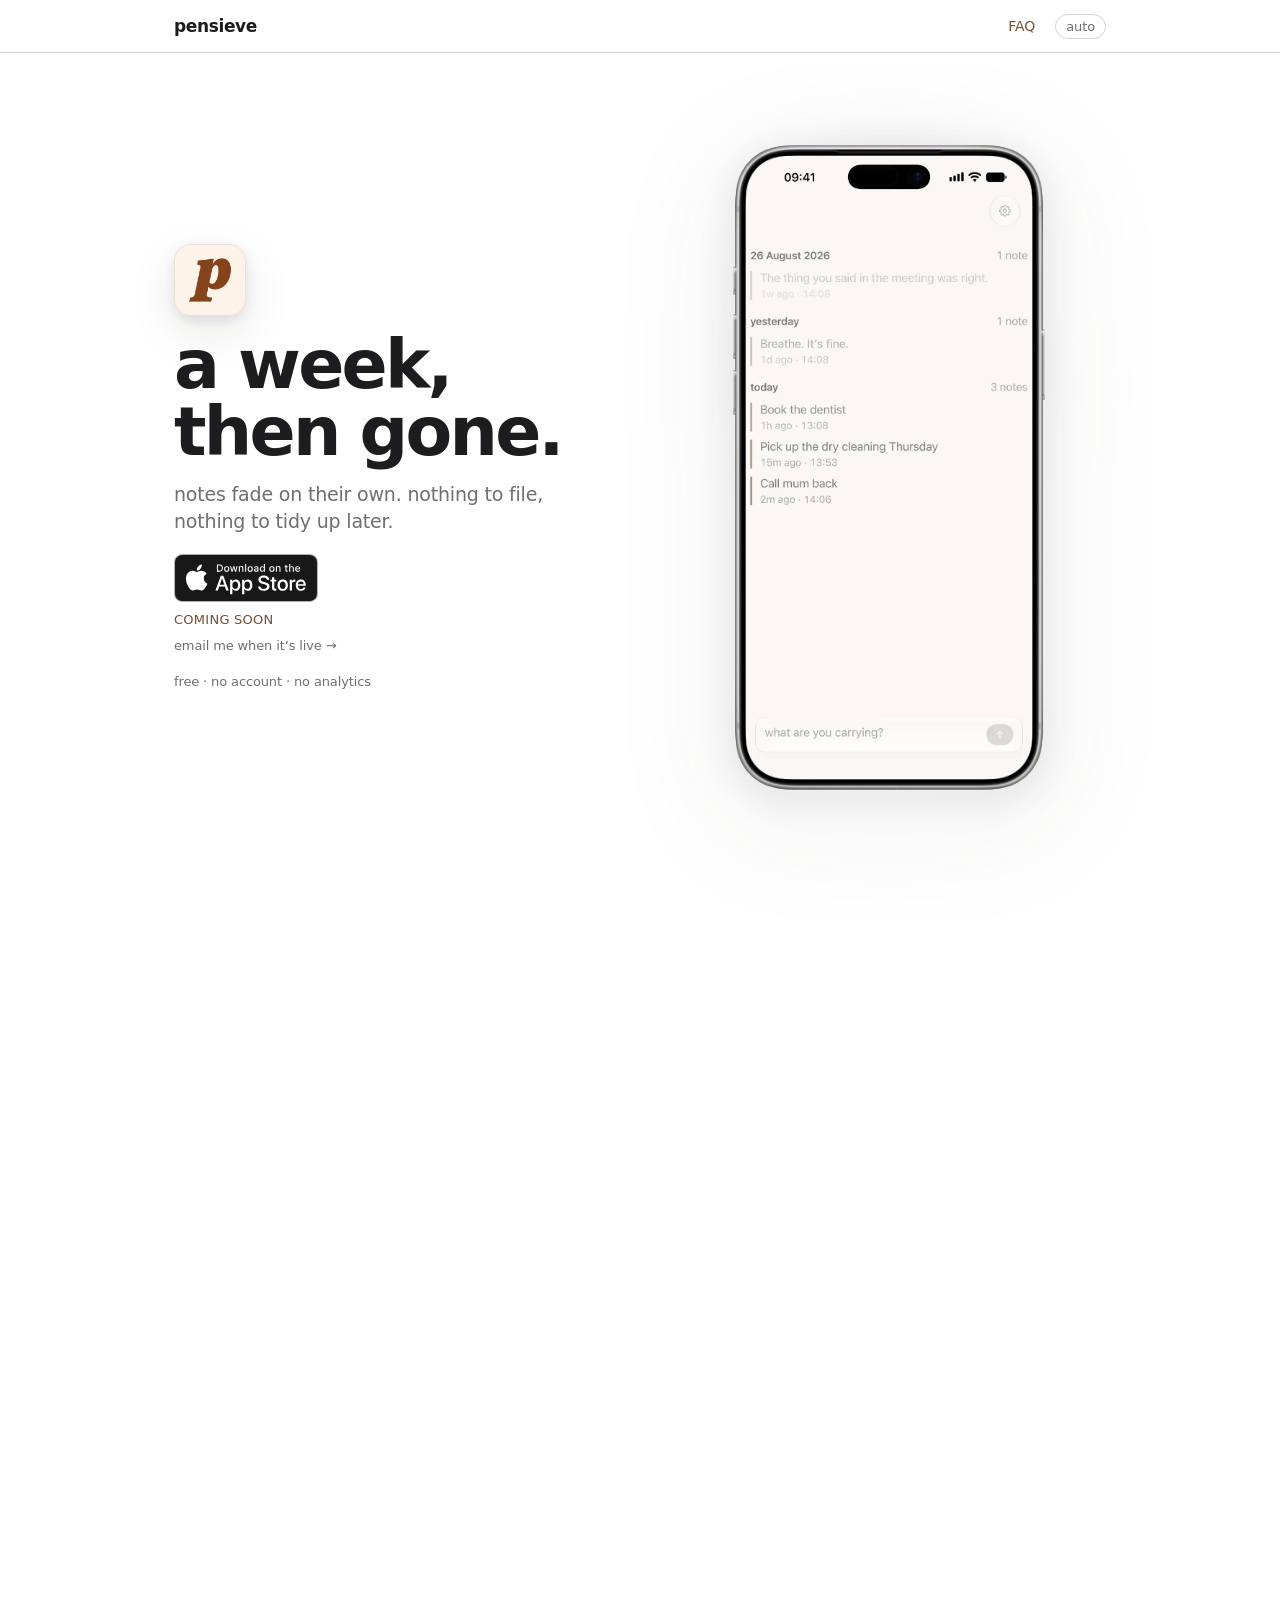
==== commit d98b0926: "close 36 pre-1.0 issues across the app, widget, share extension and site one branch rather than 36, " ====
--- a/index.html
+++ b/index.html
@@ -241,7 +241,7 @@
             "name": "what does pinning a note do?",
             "acceptedAnswer": {
               "@type": "Answer",
-              "text": "pinning is free, and it’s a pause rather than a decision: a pinned note stops fading until you unpin it, then carries on. use it for things you need a bit longer but not forever."
+              "text": "pinning is free, and it’s a pause rather than a decision: a pinned note stops fading until you unpin it, and unpinning restarts its full window. use it for things you need a bit longer but not forever."
             }
           },
           {
@@ -649,7 +649,7 @@
               <button class="faq-question" aria-expanded="false" aria-controls="faq-pinning">what does pinning a note do?</button>
             </h3>
             <div class="faq-answer" id="faq-pinning"><div class="faq-answer-inner">
-              <p>pinning is free, and it’s a pause rather than a decision: a pinned note stops fading until you unpin it, then carries on. use it for things you need a bit longer but not forever.</p>
+              <p>pinning is free, and it’s a pause rather than a decision: a pinned note stops fading until you unpin it, and unpinning restarts its full window. use it for things you need a bit longer but not forever.</p>
             </div></div>
           </div>
           <div class="faq-item" data-reveal style="--d:160ms">
--- a/style.css
+++ b/style.css
@@ -290,7 +290,12 @@
    corners the bezel itself is opaque and masks the video's square edges. */
 .phone-frame {
   position: relative;
-  width: 264px;
+  /* min(), not a flat 320px: the hero column is the full viewport width once
+     the grid stacks, and at 390px a 320px frame plus the section's 1.5rem
+     gutters pushed the page into a sideways scroll. Capped by the column
+     instead, the phone is 320px wherever there is room for it and shrinks with
+     the screen where there isn't. */
+  width: min(320px, 100%);
   aspect-ratio: 1470 / 3000;
   flex-shrink: 0;
 }
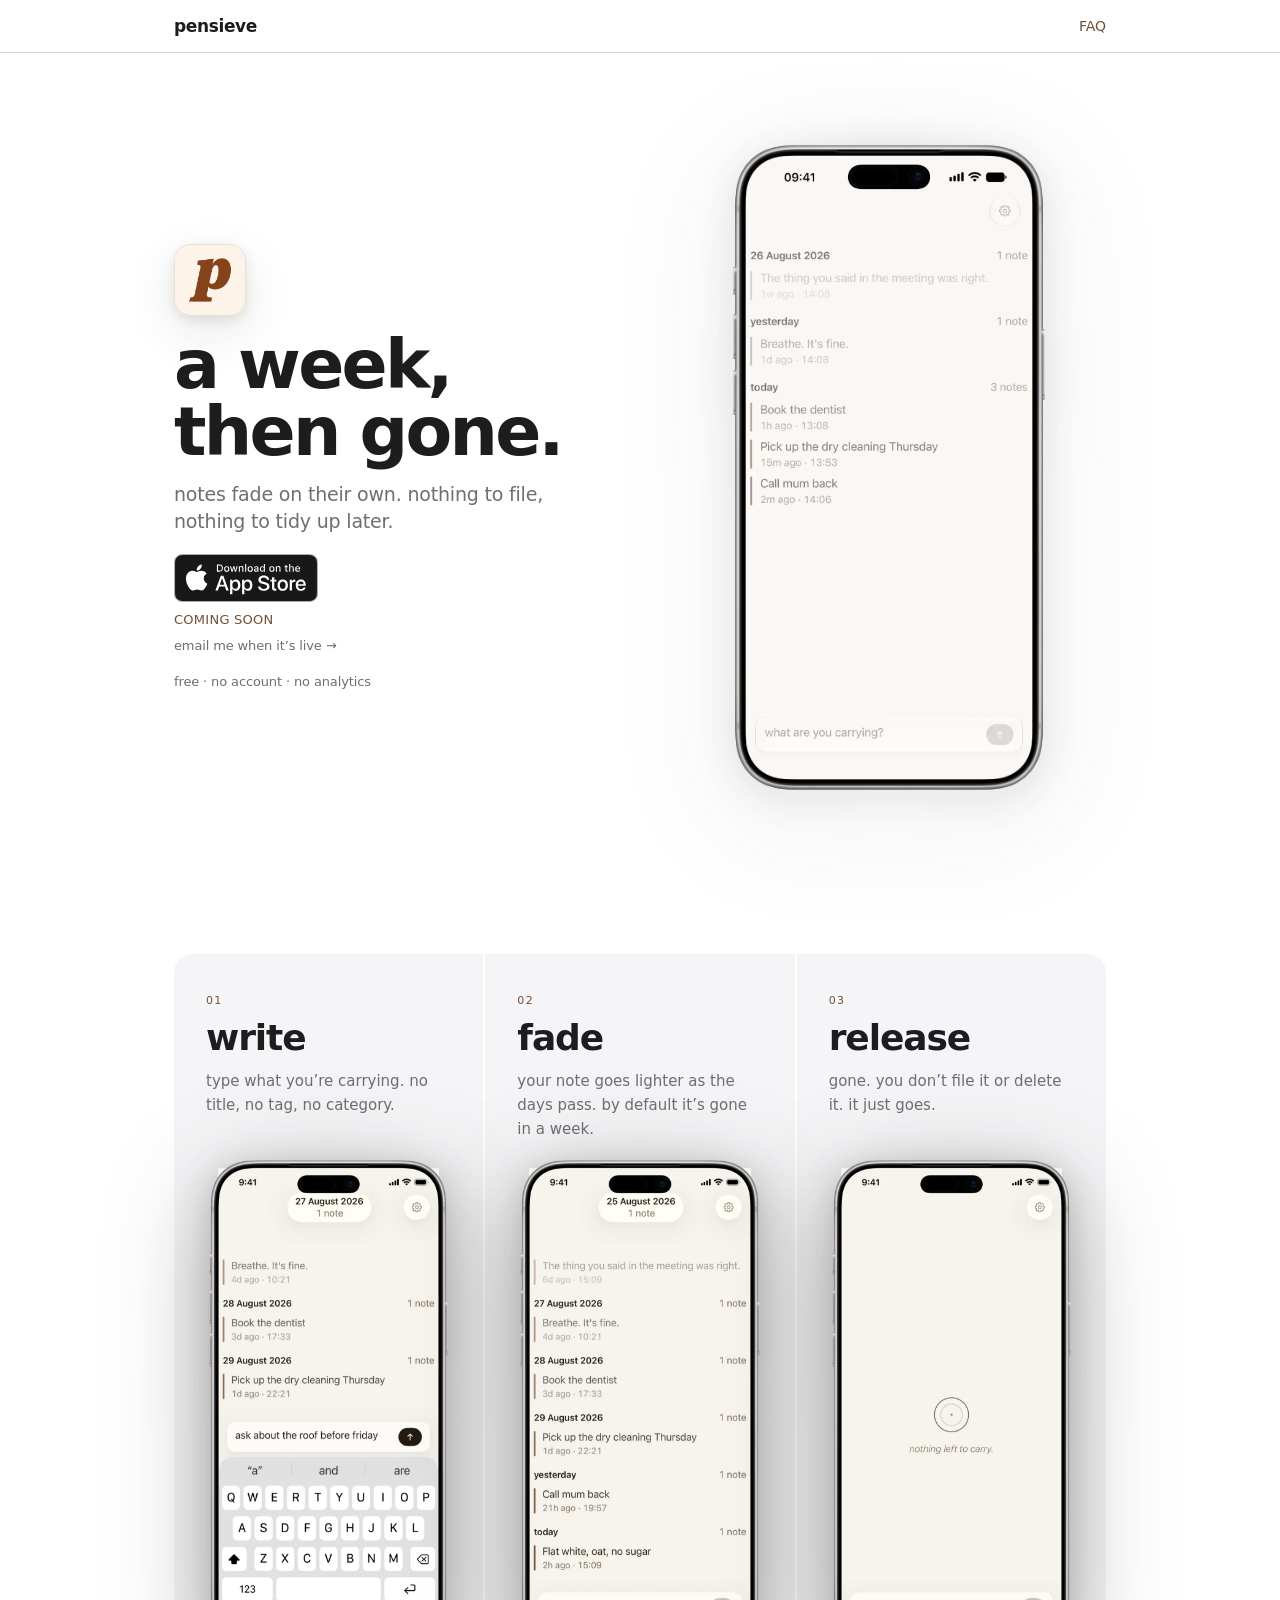
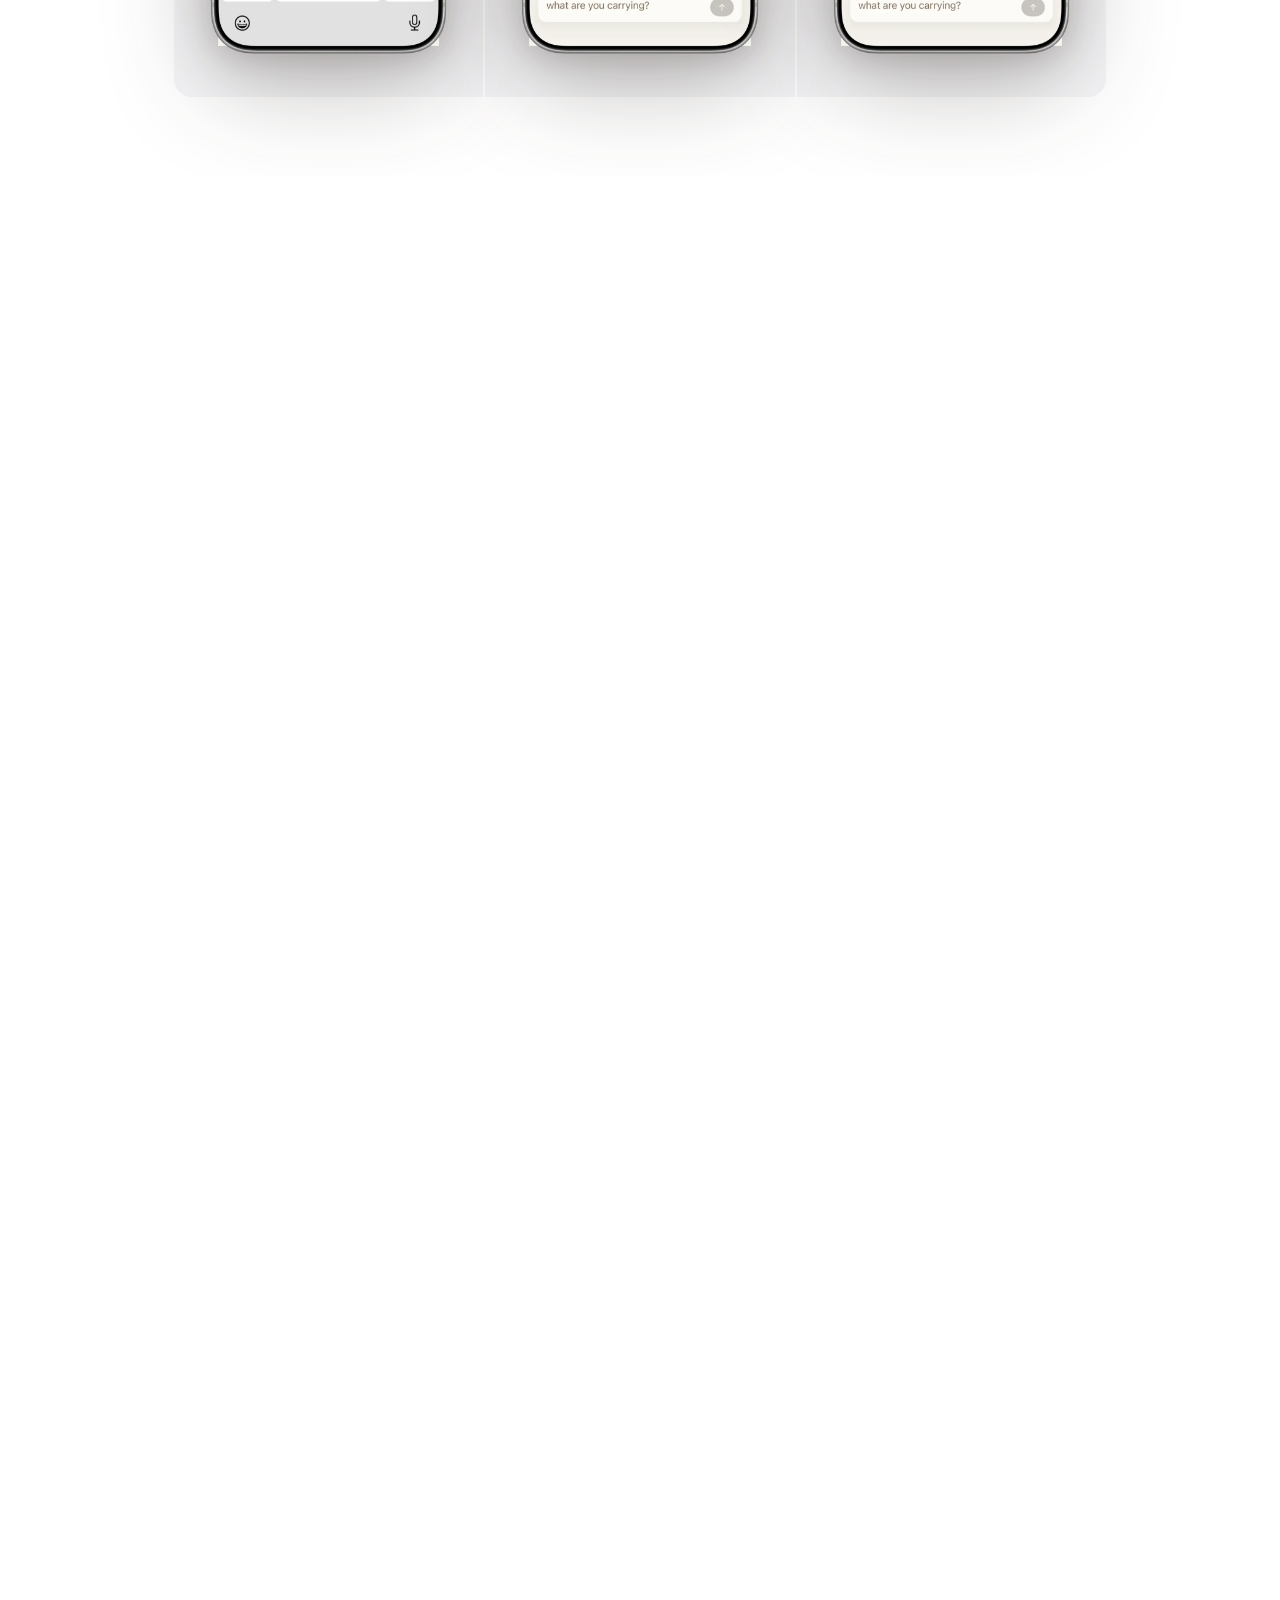
==== commit cecc22c7: "chore: carry forward pre-existing worktree changes and regenerate project Includes unrelated in-prog" ====
--- a/index.html
+++ b/index.html
@@ -10,97 +10,15 @@
   <link rel="icon" href="icon.png">
   <link rel="apple-touch-icon" href="icon.png">
   <link rel="manifest" href="site.webmanifest">
-  <meta name="theme-color" content="#ffffff" media="(prefers-color-scheme: light)" data-scheme="light">
-  <meta name="theme-color" content="#000000" media="(prefers-color-scheme: dark)" data-scheme="dark">
-
-  <!-- Theme. Runs before the stylesheet so data-theme is on <html> for the
-       first paint and the page never shows one theme and then the other.
-       Three states — auto follows the system, light and dark override it —
-       kept under "pensieve-theme", the only thing this site ever writes to
-       storage, and read the same way by privacy.html. -->
-  <script>
-    (function () {
-      var KEY  = 'pensieve-theme';
-      var NEXT = { auto: 'light', light: 'dark', dark: 'auto' };
-      var root = document.documentElement;
-      var stored = null;
-      try { stored = localStorage.getItem(KEY); } catch (e) {}   // private mode throws
-      // Compared, not looked up: a stray value in storage must land on "auto"
-      // rather than on some inherited property name of the map above.
-      var theme = (stored === 'light' || stored === 'dark' || stored === 'auto') ? stored : 'auto';
-
-      // Everything a [data-theme] selector cannot reach. The media attribute
-      // on a <picture> source or a theme-color meta is resolved by the BROWSER
-      // against the system setting and ignores data-theme entirely, so under
-      // an override each one is rewritten by hand to match all or nothing.
-      // Under "auto" they go back to asking the system themselves.
-      function paint() {
-        if (root.getAttribute('data-theme') !== theme) root.setAttribute('data-theme', theme);
-        var forked = document.querySelectorAll('[data-scheme]');
-        for (var i = 0; i < forked.length; i++) {
-          var scheme = forked[i].getAttribute('data-scheme');
-          var want = theme === 'auto' ? '(prefers-color-scheme: ' + scheme + ')'
-                                      : (theme === scheme ? 'all' : 'not all');
-          // Compared before writing. paint() runs three times on a cold load
-          // (here, mid-body, DOMContentLoaded) and on the default "auto" every
-          // one of those writes the value that is already there — but setting
-          // media on a <source> re-runs the browser's source selection for the
-          // whole <picture> and invalidates style for it. Three needless passes
-          // over fifteen sources is main-thread time spent to change nothing.
-          if (forked[i].getAttribute('media') !== want) forked[i].setAttribute('media', want);
-        }
-        // The hero videos are swapped by CSS display, and the script at the
-        // end of the page picks which file to fetch from that. A manual
-        // override never touches prefers-color-scheme, so its own media query
-        // listener would never hear about this.
-        document.dispatchEvent(new CustomEvent('pensieve:theme', { detail: theme }));
-      }
-
-      paint();   // only the two metas exist this early; the sources follow below
-
-      // Called again from inside the body the moment a batch of [data-scheme]
-      // sources has been parsed. DOMContentLoaded on its own is too late: an
-      // override that disagrees with the system leaves the browser resolving
-      // each <picture> against prefers-color-scheme, so it renders the wrong
-      // file until the media attributes are rewritten. Painting at parse
-      // position closes that flash.
-      //
-      // It does NOT close the wasted fetch, and this comment used to claim it
-      // did. The preload scanner reads ahead of the parser and queues the
-      // OS-matching sources before any inline script runs, so an override that
-      // disagrees with the system pulls both sets: measured at 4 dark + 4 light
-      // webp on a light OS with "dark" stored, roughly 100 KB spent twice.
-      // Nothing executed from inside the document can beat the scanner. The
-      // only real fix is to move srcset behind data-srcset and populate it from
-      // JS, which trades this cost for a page whose images vanish entirely
-      // without JS — a bad trade for a marketing page that currently renders
-      // fully without it. Default "auto" never pays this; only a reader who has
-      // explicitly chosen the theme their OS disagrees with does, once.
-      window.pensievePaint = paint;
-
-      document.addEventListener('DOMContentLoaded', function () {
-        paint();
-        var btn = document.querySelector('.theme-toggle');
-        if (!btn) return;
-        // The word is the state, and the label says what a press will do —
-        // the control has three positions, so "toggle" would be a lie.
-        function label() {
-          btn.textContent = theme;
-          var name = 'theme: ' + theme + (theme === 'auto' ? ' (follows your system)' : '') +
-                     '. switch to ' + NEXT[theme] + '.';
-          btn.setAttribute('aria-label', name);
-          btn.setAttribute('title', name);
-        }
-        label();
-        btn.addEventListener('click', function () {
-          theme = NEXT[theme];
-          try { localStorage.setItem(KEY, theme); } catch (e) {}
-          paint();
-          label();
-        });
-      });
-    })();
-  </script>
+  <!-- Light and dark, decided by the reader's system and nothing else. There
+       was a three-way toggle here until 2026-09-16; it went because Safari
+       takes the colour it paints behind a pull-to-refresh once, at load, and
+       nothing in the document reaches it afterwards — a theme chosen in the
+       page left the wrong colour above it. The system setting is the one the
+       browser already agrees with. -->
+  <meta name="theme-color" content="#ffffff" media="(prefers-color-scheme: light)">
+  <meta name="theme-color" content="#000000" media="(prefers-color-scheme: dark)">
+
 
   <meta property="og:type" content="website">
   <meta property="og:url" content="https://theanhgen.github.io/pensieve-site/">
@@ -291,11 +209,6 @@
       <span class="nav-wordmark">pensieve</span>
       <div class="nav-actions">
         <a href="#faq" class="nav-link">FAQ</a>
-        <!-- Cycles auto → light → dark. Hidden until the head script has set
-             data-theme: with no JS it would cycle nothing, and the page
-             follows the system on its own anyway. -->
-        <button class="theme-toggle" type="button"
-                aria-label="theme: auto (follows your system). switch to light.">auto</button>
       </div>
     </div>
   </nav>
@@ -309,10 +222,9 @@
       <div class="wrap hero-grid">
         <div class="hero-copy">
           <picture data-reveal style="--d:0ms">
-            <source srcset="icon-dark.png" media="(prefers-color-scheme: dark)" data-scheme="dark">
+            <source srcset="icon-dark.png" media="(prefers-color-scheme: dark)">
             <img src="icon.png" alt="pensieve app icon" class="app-icon-img" width="112" height="112" decoding="async">
           </picture>
-          <script>pensievePaint();</script>   <!-- the source above is parsed; fix its media before it is RENDERED (the scanner has already queued it) -->
           <h1 class="hero-title" data-reveal style="--d:40ms">a week,<br>then gone.
             <span class="visually-hidden"> pensieve, a journaling app where notes fade and disappear.</span>
           </h1>
@@ -393,8 +305,8 @@
           <div class="phone-frame phone-frame--small">
             <div class="phone-screen">
               <picture>
-                <source srcset="screenshots/write-dark.webp" type="image/webp" media="(prefers-color-scheme: dark)" data-scheme="dark">
-                <source srcset="screenshots/write-dark.png" media="(prefers-color-scheme: dark)" data-scheme="dark">
+                <source srcset="screenshots/write-dark.webp" type="image/webp" media="(prefers-color-scheme: dark)">
+                <source srcset="screenshots/write-dark.png" media="(prefers-color-scheme: dark)">
                 <source srcset="screenshots/write-light.webp" type="image/webp">
                 <img src="screenshots/write-light.png" class="device-shot" width="800" height="1632" loading="lazy" decoding="async"
                      alt="The pensieve capture bar with a thought being written">
@@ -409,8 +321,8 @@
           <div class="phone-frame phone-frame--small">
             <div class="phone-screen">
               <picture>
-                <source srcset="screenshots/fade-dark.webp" type="image/webp" media="(prefers-color-scheme: dark)" data-scheme="dark">
-                <source srcset="screenshots/fade-dark.png" media="(prefers-color-scheme: dark)" data-scheme="dark">
+                <source srcset="screenshots/fade-dark.webp" type="image/webp" media="(prefers-color-scheme: dark)">
+                <source srcset="screenshots/fade-dark.png" media="(prefers-color-scheme: dark)">
                 <source srcset="screenshots/fade-light.webp" type="image/webp">
                 <img src="screenshots/fade-light.png" class="device-shot" width="800" height="1632" loading="lazy" decoding="async"
                      alt="The pensieve notes list, with older notes fading toward transparency">
@@ -425,8 +337,8 @@
           <div class="phone-frame phone-frame--small">
             <div class="phone-screen">
               <picture>
-                <source srcset="screenshots/empty-dark.webp" type="image/webp" media="(prefers-color-scheme: dark)" data-scheme="dark">
-                <source srcset="screenshots/empty-dark.png" media="(prefers-color-scheme: dark)" data-scheme="dark">
+                <source srcset="screenshots/empty-dark.webp" type="image/webp" media="(prefers-color-scheme: dark)">
+                <source srcset="screenshots/empty-dark.png" media="(prefers-color-scheme: dark)">
                 <source srcset="screenshots/empty-light.webp" type="image/webp">
                 <img src="screenshots/empty-light.png" class="device-shot" width="800" height="1632" loading="lazy" decoding="async"
                      alt="The pensieve empty state after a note is released, reading “Nothing left to carry.”">
@@ -435,7 +347,6 @@
           </div>
         </div>
       </div>
-      <script>pensievePaint();</script>   <!-- same again for the six sources above; closes the flash, not the fetch -->
     </section>
 
     <!-- The one place on the page where the reader's own words fade. Every part
@@ -461,7 +372,7 @@
 
           <p class="demo-privacy" data-reveal style="--d:40ms">nothing you type here leaves your browser: not stored, not sent, no third parties.</p>
 
-          <!-- Same card, same 3px bar, same type as the widget mockups below:
+          <!-- Same card, same 2px bar, same type as the widget mockups below:
                what fades here is meant to read as the same object. -->
           <div class="app-widget demo-panel is-empty" id="demo-panel" data-reveal style="--d:80ms">
             <span class="app-widget-label">fading</span>
@@ -499,7 +410,7 @@
       <div class="wrap">
         <h2 data-reveal>see what’s fading.</h2>
         <p data-reveal style="--d:80ms">put it on your Home Screen, your Lock Screen, or in Control Center. glance instead of opening the app.</p>
-        <!-- Three of the five widgets the app ships. Colours, the 3px bar and the
+        <!-- Three of the five widgets the app ships. Colours, the 2px bar and the
              per-note fade opacity mirror PensieveWidget: PensieveRelease for
              fading notes, PensieveAmber for pinned ones, PensieveMuted labels. -->
         <div class="app-widget-row">
@@ -826,9 +737,6 @@
       start();
       var mq = window.matchMedia('(prefers-color-scheme: dark)');
       if (mq.addEventListener) mq.addEventListener('change', function () { setTimeout(start, 0); });
-      // The theme toggle never touches prefers-color-scheme, so the query
-      // above stays silent through an override — it announces itself instead.
-      document.addEventListener('pensieve:theme', function () { setTimeout(start, 0); });
 
       // Don't decode frames nobody can see. The hero used to loop for the whole
       // visit, including while the reader is all the way down in the FAQ.
--- a/style.css
+++ b/style.css
@@ -18,17 +18,21 @@
   color-scheme: light dark;
 }
 
-/* ─ theme states ─────────────────────────────────────────── */
-/* Three states, written to data-theme before first paint: "auto" (or no
-   attribute at all, which is what a reader without JS gets) leaves every
-   prefers-color-scheme query below in charge; "light" and "dark" override it.
-   An explicit choice also pins the UA's own surfaces — form controls, the
-   scrollbar — so the page and its chrome cannot disagree. */
-:root[data-theme="light"] { color-scheme: light; }
-:root[data-theme="dark"]  { color-scheme: dark; }
+/* ─ theme ────────────────────────────────────────────────── */
+/* One state: the reader's system setting, through the prefers-color-scheme
+   queries below and the color-scheme above, which also hands the UA's own
+   surfaces — form controls, the scrollbar — the same answer. A three-way
+   toggle used to write data-theme over all of it. It went on 2026-09-16:
+   Safari decides once per load what colour to paint behind a pull-to-refresh,
+   and a theme chosen after that never reaches it, so the toggle could only
+   ever leave the wrong colour above the page. */
 
 *, *::before, *::after { box-sizing: border-box; margin: 0; padding: 0; }
-html { scroll-behavior: smooth; }
+/* The page colour on <html> too, not only on <body>. What a browser paints
+   past the page's edge (an overscroll, a pull-to-refresh) can come from the
+   root element, and with nothing set there it falls back to the UA's own
+   default rather than to the page's ground. */
+html { scroll-behavior: smooth; background: var(--bg); }
 body {
   font-family: var(--font);
   background: var(--bg);
@@ -146,31 +150,6 @@
   align-items: center;
   gap: 1.25rem;
 }
-/* The word IS the state — "auto", "light", "dark" — and clicking cycles to the
-   next one. Quieter than the nav link beside it: this is a control for the
-   reader who wants it, not a second destination. */
-.theme-toggle {
-  /* Shown only once the head script has set data-theme. Without JS it would
-     cycle nothing, and the page already follows the system on its own. */
-  display: none;
-  align-items: center;
-  font-family: var(--font);
-  font-size: 0.8125rem;
-  font-weight: 400;
-  letter-spacing: -0.01em;
-  color: var(--muted);
-  background: none;
-  border: 1px solid var(--rule);
-  border-radius: 999px;
-  padding: 0.25rem 0.625rem;
-  cursor: pointer;
-  transition:
-    color 0.15s var(--ease-out),
-    border-color 0.15s var(--ease-out),
-    opacity 0.15s var(--ease-out);
-}
-html[data-theme] .theme-toggle { display: inline-flex; }
-
 /* ─ hero ─────────────────────────────────────────────────── */
 /* Two columns: the offer, and the app performing it. The device used to be its
    own section below; showing it beside the headline is the point — the product
@@ -238,16 +217,11 @@
    the one fork on this page running opposite to the tokens above, which are
    dark by default.
 
-   Every theme fork from here down is written twice: once for the explicit
-   choice, once for "auto" inside the media query. A media query cannot be
-   OR'd with an attribute selector, and the pair is what keeps the page
-   following the system with no JS. The auto half spells out both "auto" and
-   "no attribute yet", so the two halves can never both match and their order
-   never decides anything. */
-:root[data-theme="dark"] .appstore-badge { filter: invert(1); }
+   Every theme fork from here down is a plain prefers-color-scheme query.
+   They used to be written twice, once more for an explicit choice; there is
+   no explicit choice any more. */
 @media (prefers-color-scheme: dark) {
-  :root[data-theme="auto"] .appstore-badge,
-  :root:not([data-theme]) .appstore-badge { filter: invert(1); }
+  .appstore-badge { filter: invert(1); }
 }
 .hero-cta-note {
   font-size: 0.8125rem;
@@ -361,13 +335,9 @@
    file to fetch, so this rule is also what picks the download. */
 .device-shot--dark  { display: none; }
 .device-shot--light { display: block; }
-:root[data-theme="dark"] .device-shot--dark  { display: block; }
-:root[data-theme="dark"] .device-shot--light { display: none; }
 @media (prefers-color-scheme: dark) {
-  :root[data-theme="auto"] .device-shot--dark,
-  :root:not([data-theme]) .device-shot--dark  { display: block; }
-  :root[data-theme="auto"] .device-shot--light,
-  :root:not([data-theme]) .device-shot--light { display: none; }
+  .device-shot--dark  { display: block; }
+  .device-shot--light { display: none; }
 }
 
 /* The mechanic cards: no bezel, no device silhouette — a plain rounded crop
@@ -398,7 +368,7 @@
 }
 
 /* ─ Fading home-screen widget (matches the real app widget) ─ */
-/* Colors, 3px accent bar, section header, and per-note fade opacity all
+/* Colors, 2px accent bar, section header, and per-note fade opacity all
    mirror PensieveWidget's FadingWidgetView (PensievePaper/Ink/Muted/Release). */
 /* Three widgets side by side; they stack under 900px with the hero. */
 .app-widget-row {
@@ -448,9 +418,9 @@
   opacity: var(--o, 1);
 }
 .app-widget-bar {
-  width: 3px;
+  width: 2px;
   flex-shrink: 0;
-  border-radius: 1.5px;
+  border-radius: 1px;
   background: var(--w-bar);
   align-self: stretch;
 }
@@ -495,30 +465,16 @@
   flex-shrink: 0;
 }
 
-/* Written twice — see the note at .appstore-badge. */
-:root[data-theme="dark"] .app-widget {
-  --w-paper: #17130f;
-  --w-ink:   #e8e1d8;
-  --w-muted: #8a7b6b;
-  --w-bar:   #b09070;
-  box-shadow: rgba(0, 0, 0, 0.45) 0 22px 50px;
-}
-:root[data-theme="dark"] .app-widget--held { --w-bar: #d49567; }
-:root[data-theme="dark"] .app-widget-capture { border-top-color: rgba(138, 123, 107, 0.3); }
-
 @media (prefers-color-scheme: dark) {
-  :root[data-theme="auto"] .app-widget,
-  :root:not([data-theme]) .app-widget {
+  .app-widget {
     --w-paper: #17130f;
     --w-ink:   #e8e1d8;
     --w-muted: #8a7b6b;
     --w-bar:   #b09070;
     box-shadow: rgba(0, 0, 0, 0.45) 0 22px 50px;
   }
-  :root[data-theme="auto"] .app-widget--held,
-  :root:not([data-theme]) .app-widget--held { --w-bar: #d49567; }
-  :root[data-theme="auto"] .app-widget-capture,
-  :root:not([data-theme]) .app-widget-capture { border-top-color: rgba(138, 123, 107, 0.3); }
+  .app-widget--held { --w-bar: #d49567; }
+  .app-widget-capture { border-top-color: rgba(138, 123, 107, 0.3); }
 }
 
 /* ─ mechanic ─────────────────────────────────────────────── */
@@ -1007,7 +963,6 @@
   .faq-question:hover { opacity: 0.7; }
   .footer-link:hover  { color: var(--ink); }
   .demo-submit:hover  { opacity: 0.82; }
-  .theme-toggle:hover { color: var(--ink); border-color: var(--muted); }
 }
 
 /* ─ press ────────────────────────────────────────────────── */
@@ -1020,8 +975,7 @@
 .cta-mailto:active,
 .footer-link:active,
 .faq-question:active,
-.demo-submit:active,
-.theme-toggle:active {
+.demo-submit:active {
   opacity: 0.55;
   transition-duration: 60ms;
 }
@@ -1035,17 +989,8 @@
 .nav-link,
 .footer-link,
 .privacy-link,
-.cta-mailto,
-.theme-toggle {
+.cta-mailto {
   position: relative;
-}
-/* The pill measures 26px tall, so it needs 9px on each edge to reach 44. The
-   6px sideways leaves 4px between this target and the nav link's, across the
-   1.25rem gap between them. */
-.theme-toggle::after {
-  content: '';
-  position: absolute;
-  inset: -0.5625rem -0.375rem;
 }
 .nav-link::after,
 .footer-link::after {
@@ -1163,26 +1108,12 @@
 }
 
 /* ─ light mode ───────────────────────────────────────────── */
-/* Written twice — see the note at .appstore-badge. No .phone-frame box-shadow
-   in either half: the one this block used to carry was a leftover from the
-   gradient-bezel era (opaque, border-radius: 54px); on the transparent, square
-   frame it painted the infamous "Safari white rectangle" — see the note in
-   .phone-screen. */
-:root[data-theme="light"] {
-  --bg:          #ffffff;
-  --bg-card:     #f5f5f7;
-  --ink:         #1d1d1f;
-  --muted:       #6e6e73;
-  --rule:        #d2d2d7;
-  --accent:      #744f34;
-  --nav-bg:      rgba(255, 255, 255, 0.82);
-  --icon-shadow: rgba(41, 32, 24, 0.10) 0 4px 12px, rgba(41, 32, 24, 0.10) 0 16px 48px;
-}
-:root[data-theme="light"] .app-icon-img { outline-color: rgba(0, 0, 0, 0.08); }
-
+/* No .phone-frame box-shadow here: the one this block used to carry was a
+   leftover from the gradient-bezel era (opaque, border-radius: 54px); on the
+   transparent, square frame it painted the infamous "Safari white rectangle"
+   — see the note in .phone-screen. */
 @media (prefers-color-scheme: light) {
-  :root[data-theme="auto"],
-  :root:not([data-theme]) {
+  :root {
     --bg:          #ffffff;
     --bg-card:     #f5f5f7;
     --ink:         #1d1d1f;
@@ -1192,8 +1123,7 @@
     --nav-bg:      rgba(255, 255, 255, 0.82);
     --icon-shadow: rgba(41, 32, 24, 0.10) 0 4px 12px, rgba(41, 32, 24, 0.10) 0 16px 48px;
   }
-  :root[data-theme="auto"] .app-icon-img,
-  :root:not([data-theme]) .app-icon-img { outline-color: rgba(0, 0, 0, 0.08); }
+  .app-icon-img { outline-color: rgba(0, 0, 0, 0.08); }
 }
 
 /* ─ reduced transparency ─────────────────────────────────── */
@@ -1222,16 +1152,9 @@
     backdrop-filter: none;
     -webkit-backdrop-filter: none;
   }
-  /* An explicit light choice needs the light pair even on a dark system, so
-     this one cannot live in the media query below with the "auto" half. */
-  :root[data-theme="light"] {
-    --muted: #4a4a52;
-    --rule:  #8e8e93;
-  }
 }
 @media (prefers-contrast: more) and (prefers-color-scheme: light) {
-  :root[data-theme="auto"],
-  :root:not([data-theme]) {
+  :root {
     --muted: #4a4a52;
     --rule:  #8e8e93;
   }
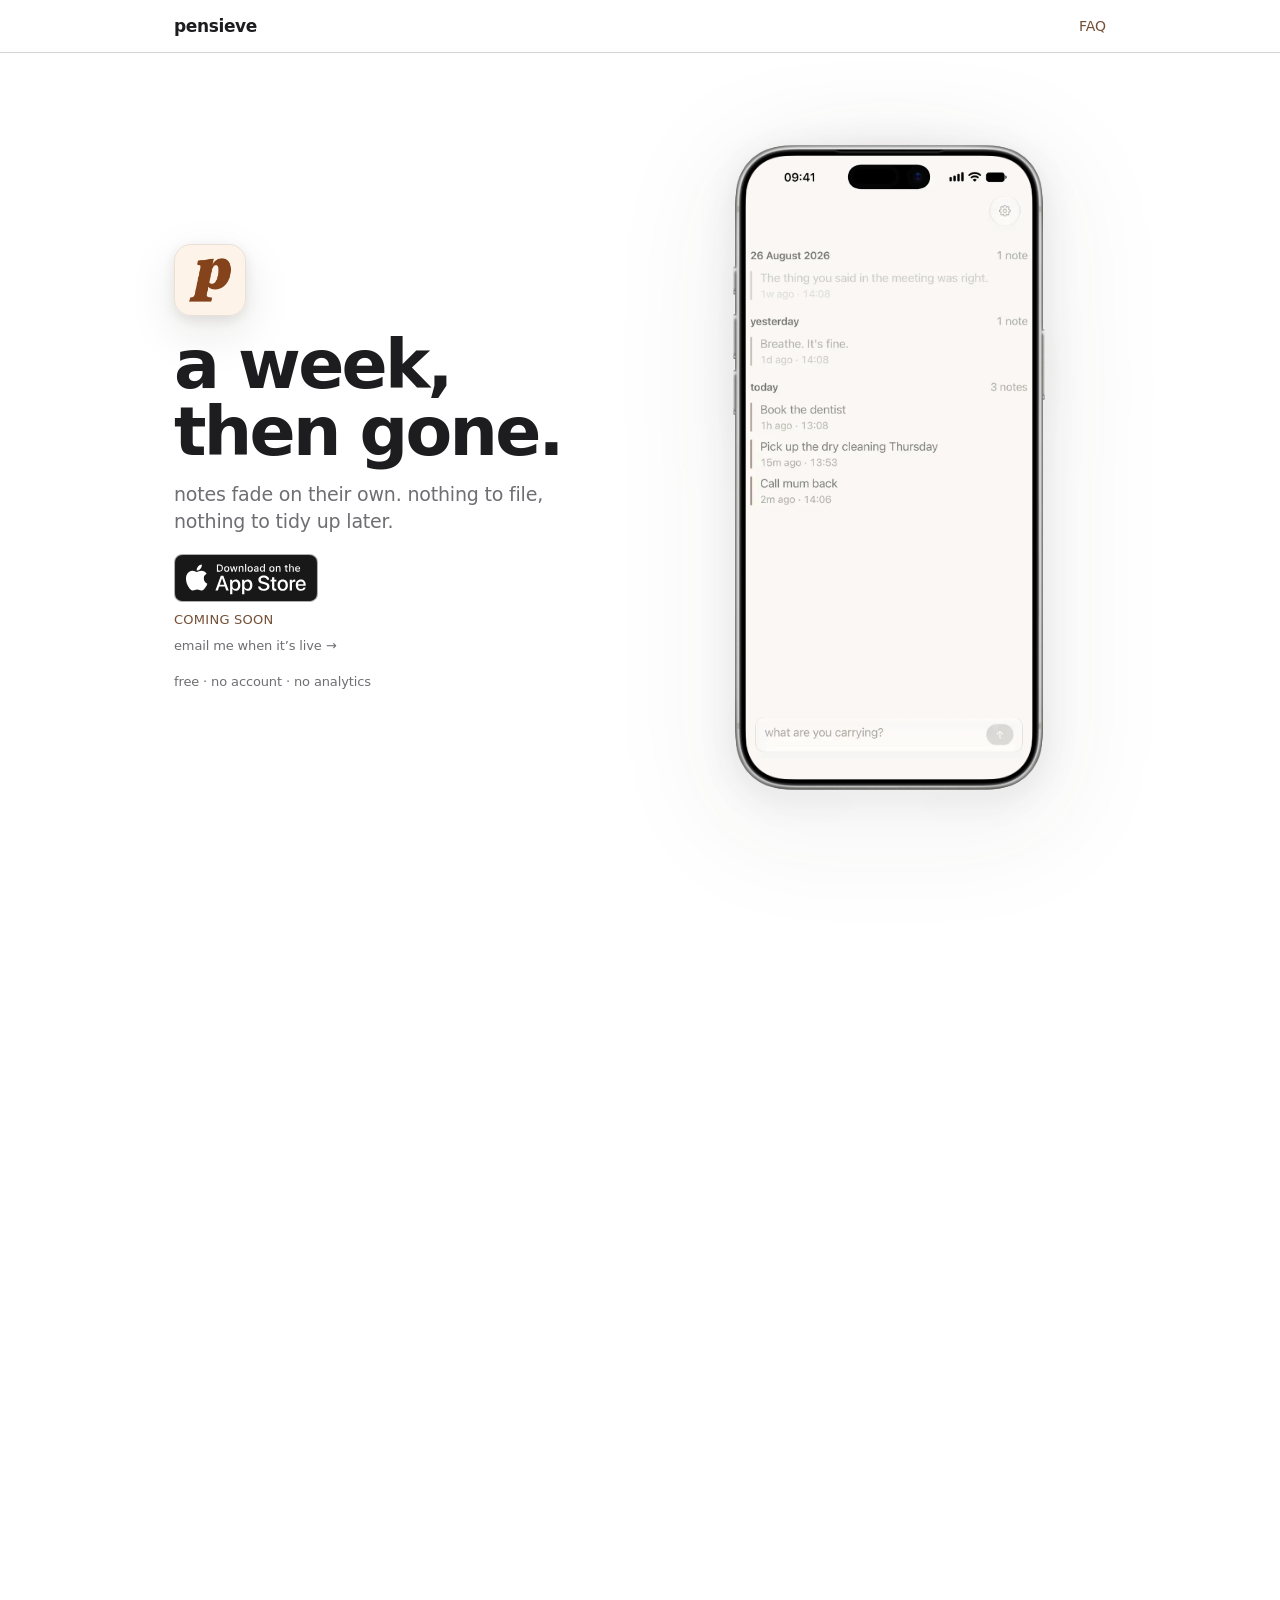
==== commit 0ea14cc8: "build: the minimum is iOS 27 (#156) owner, 2026-11-11, confirming 2026-10-20: pensieve 1.0 requires " ====
--- a/index.html
+++ b/index.html
@@ -65,7 +65,7 @@
         "url": "https://theanhgen.github.io/pensieve-site/",
         "applicationCategory": "LifestyleApplication",
         "applicationSubCategory": "Note-taking",
-        "operatingSystem": "iOS 17.0 or later",
+        "operatingSystem": "iOS 27.0 or later",
         "softwareVersion": "1.0",
         "isAccessibleForFree": true,
         "offers": {
@@ -191,7 +191,7 @@
             "name": "what iOS version does it need?",
             "acceptedAnswer": {
               "@type": "Answer",
-              "text": "iOS 17 or later."
+              "text": "iOS 27 or later."
             }
           }
         ]
@@ -592,7 +592,7 @@
               <button class="faq-question" aria-expanded="false" aria-controls="faq-ios-version">what iOS version does it need?</button>
             </h3>
             <div class="faq-answer" id="faq-ios-version"><div class="faq-answer-inner">
-              <p>iOS 17 or later.</p>
+              <p>iOS 27 or later.</p>
             </div></div>
           </div>
         </div>
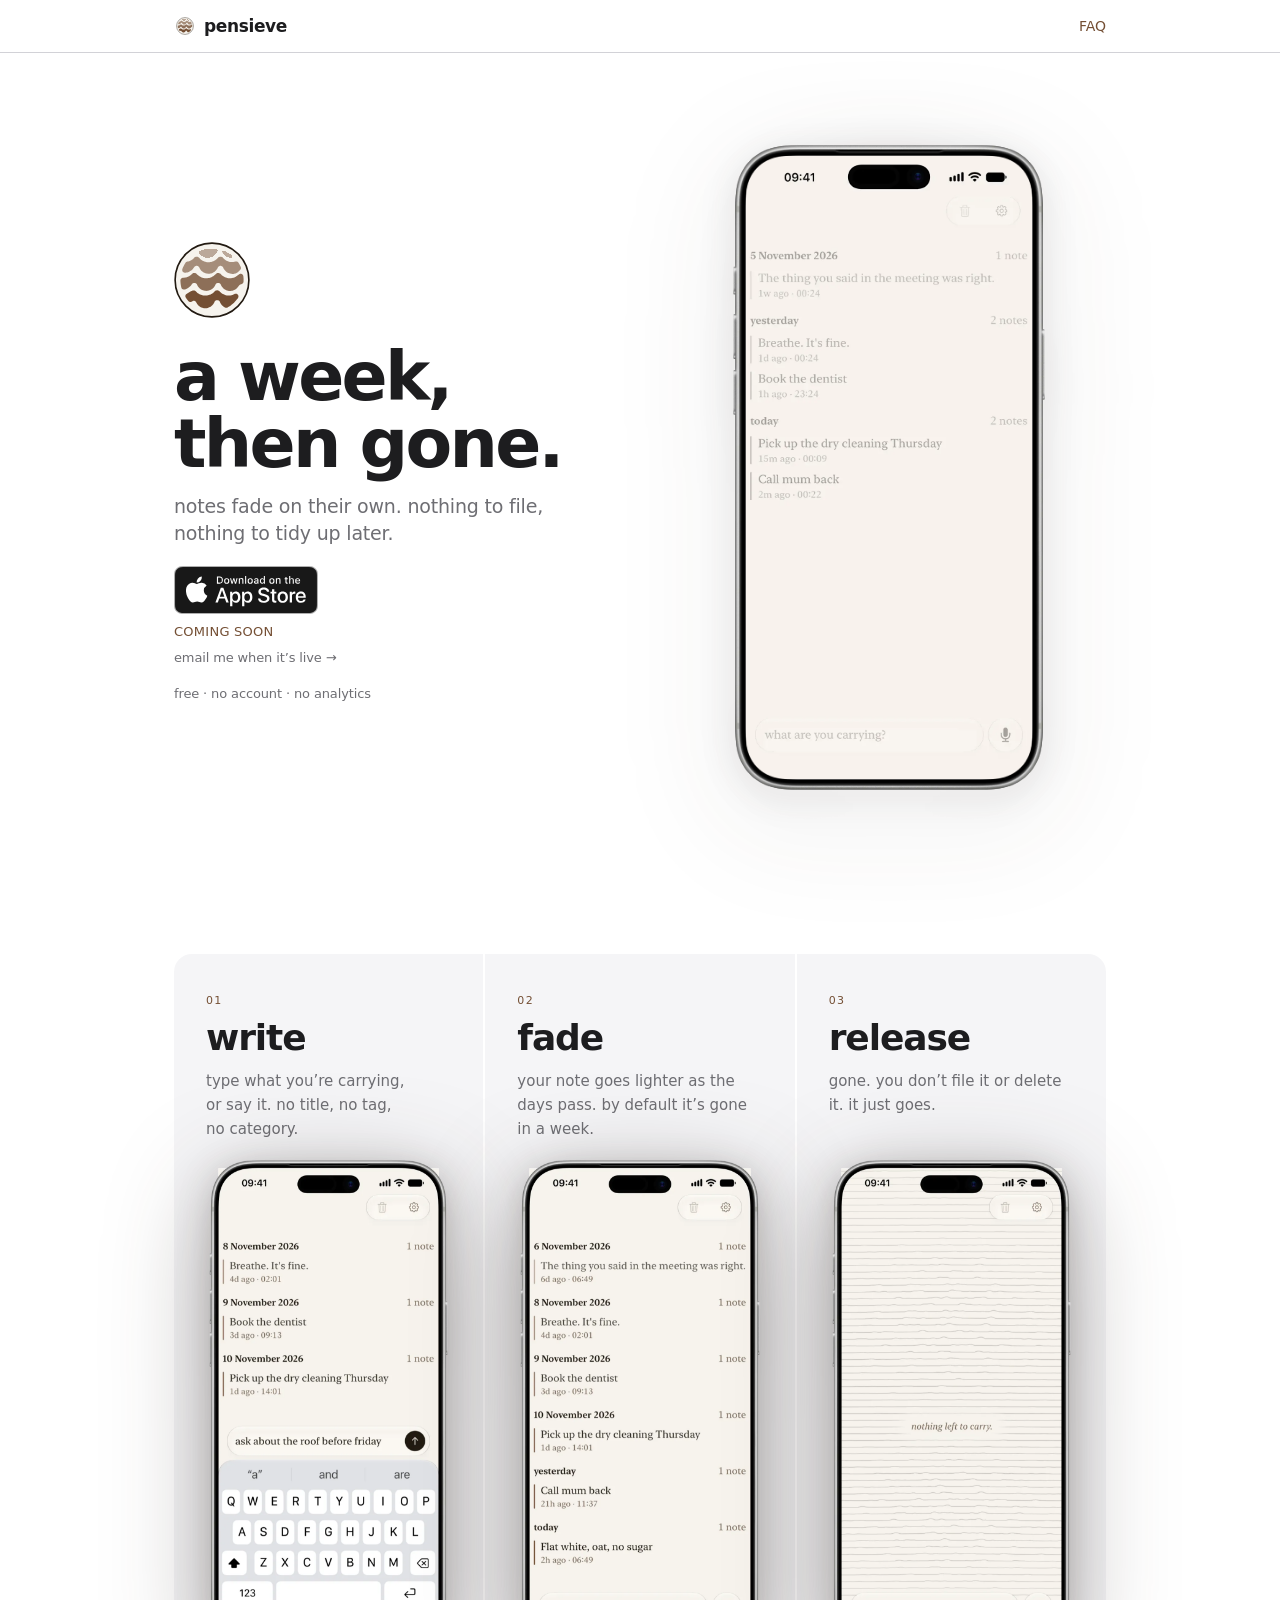
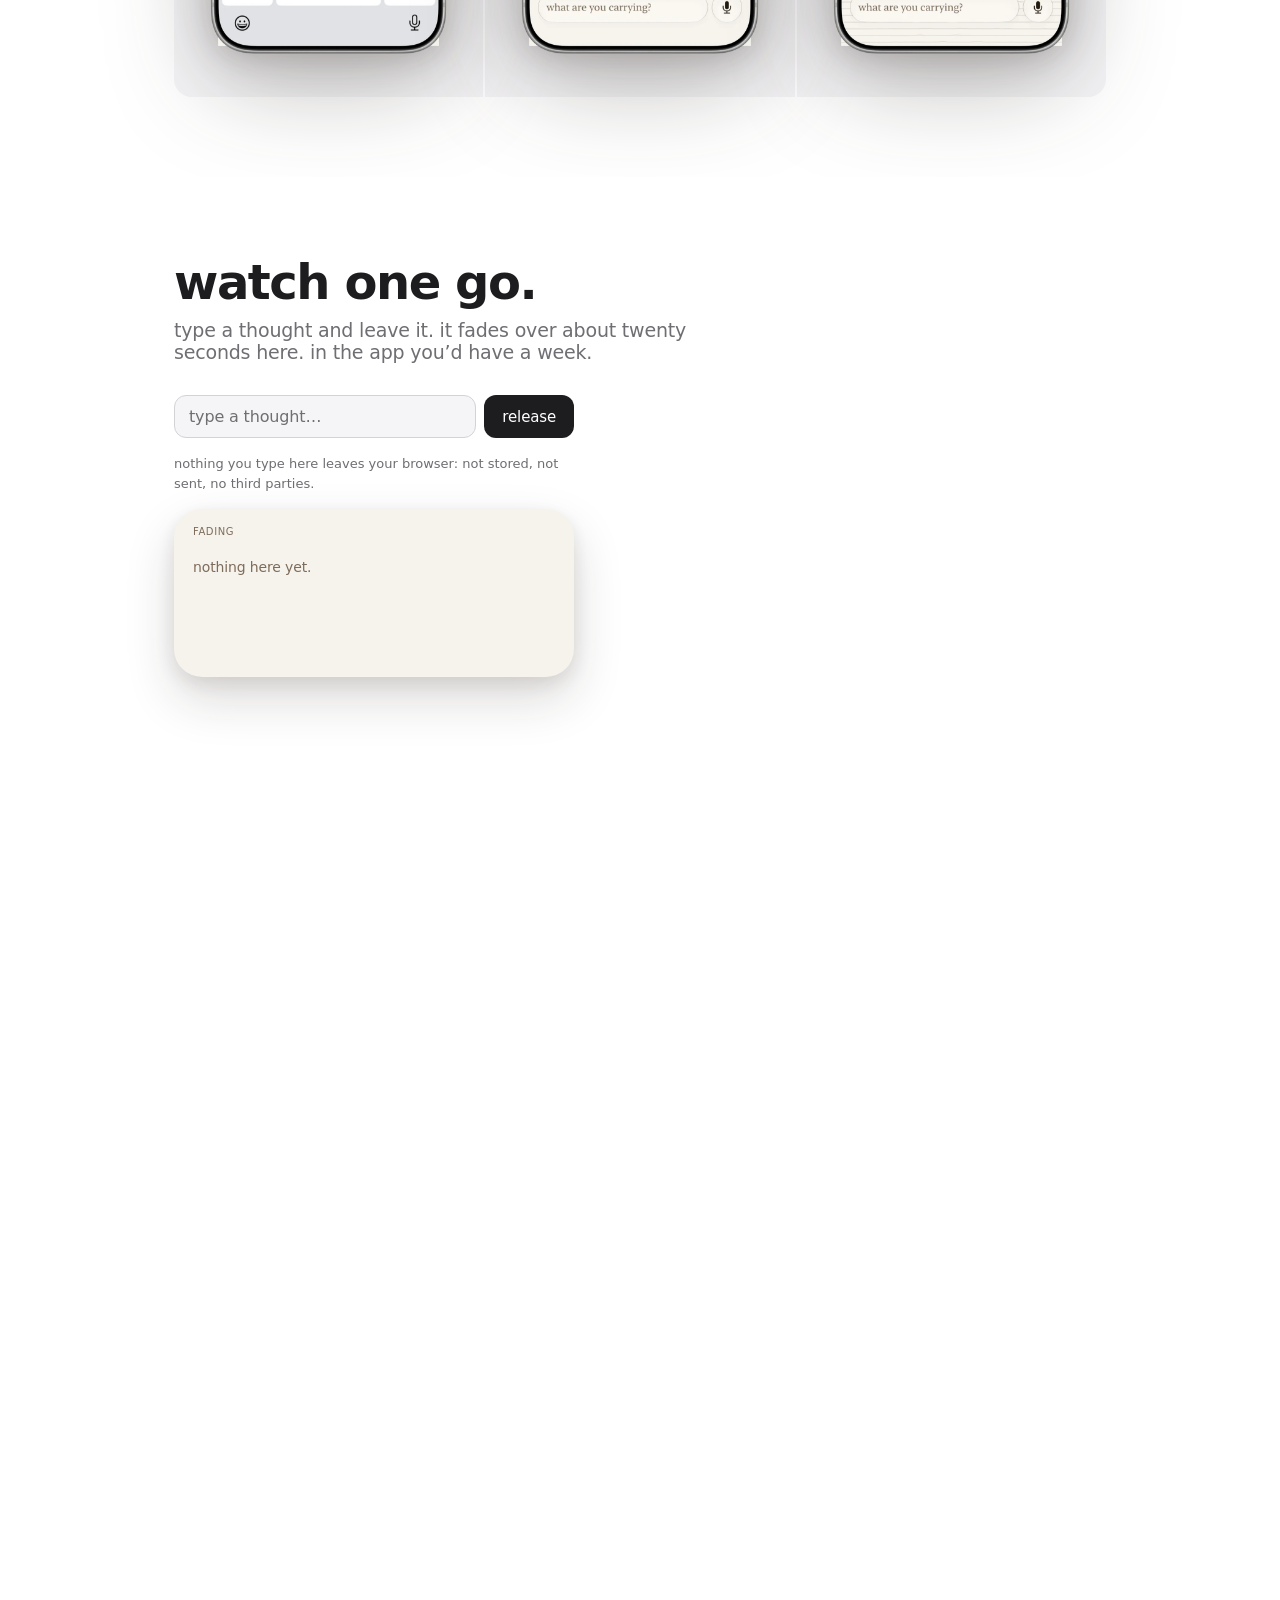
==== commit 9b9e0308: "site: voice notes, the action button, the watch app and the water mark - index: a "say it instead." " ====
--- a/index.html
+++ b/index.html
@@ -7,7 +7,13 @@
   <meta name="description" content="write a thought. watch it fade. let it go. pensieve is a journaling app that forgets on purpose.">
 
   <link rel="canonical" href="https://theanhgen.github.io/pensieve-site/">
-  <link rel="icon" href="icon.png">
+  <!-- The water mark as the tab icon: mark.svg is the shipped icon's art (the
+       Water Mark Lab's settings, DESIGN.md §05) with its paths simplified and
+       its square ground left off, ~7 KB. The PNG is the fallback for a browser
+       that takes no SVG icon; it is the 192px one, not the 1024px icon.png,
+       which was a 66 KB download for a 16px tab. -->
+  <link rel="icon" href="icon-192.png" sizes="192x192" type="image/png">
+  <link rel="icon" href="mark.svg" type="image/svg+xml">
   <link rel="apple-touch-icon" href="icon.png">
   <link rel="manifest" href="site.webmanifest">
   <!-- Light and dark, decided by the reader's system and nothing else. There
@@ -80,12 +86,18 @@
           "no account, no ads and no analytics",
           "notes stay on device; iCloud sync is off by default",
           "Home Screen, Lock Screen and Control Center widgets",
-          "share sheet extension for capturing from other apps"
+          "share sheet extension for capturing from other apps",
+          "voice notes that keep the recording and the words, transcribed on device in english or czech",
+          "record a voice note from the Action Button with the app closed, shown as a Live Activity in the Dynamic Island",
+          "Apple Watch companion app for recording a note from the wrist or a complication",
+          "optional Face ID or passcode lock"
         ],
         "screenshot": [
           "https://theanhgen.github.io/pensieve-site/screenshots/write-light.png",
           "https://theanhgen.github.io/pensieve-site/screenshots/fade-light.png",
-          "https://theanhgen.github.io/pensieve-site/screenshots/empty-light.png"
+          "https://theanhgen.github.io/pensieve-site/screenshots/empty-light.png",
+          "https://theanhgen.github.io/pensieve-site/screenshots/voice-light.png",
+          "https://theanhgen.github.io/pensieve-site/screenshots/watch.png"
         ],
         "author": {
           "@id": "https://theanhgen.github.io/pensieve-site/#person"
@@ -116,7 +128,7 @@
           "width": 1200,
           "height": 630
         },
-        "dateModified": "2026-08-31"
+        "dateModified": "2026-11-12"
       },
       {
         "@type": "FAQPage",
@@ -172,6 +184,22 @@
           },
           {
             "@type": "Question",
+            "name": "which languages do voice notes understand?",
+            "acceptedAnswer": {
+              "@type": "Answer",
+              "text": "english and czech. pensieve writes out what you said on your iPhone, trying english first, then czech. other languages are still recorded, but the words written out for them come out wrong."
+            }
+          },
+          {
+            "@type": "Question",
+            "name": "can i lock pensieve?",
+            "acceptedAnswer": {
+              "@type": "Answer",
+              "text": "yes. turn on Face ID in Settings and pensieve asks for Face ID or your passcode before it opens. the lock is off by default."
+            }
+          },
+          {
+            "@type": "Question",
             "name": "does pensieve sync across my devices?",
             "acceptedAnswer": {
               "@type": "Answer",
@@ -180,10 +208,10 @@
           },
           {
             "@type": "Question",
-            "name": "does it work on iPad or Mac?",
+            "name": "does it work on Apple Watch, iPad or Mac?",
             "acceptedAnswer": {
               "@type": "Answer",
-              "text": "iPhone only for now."
+              "text": "pensieve is for iPhone, with a companion app for Apple Watch that records notes from your wrist. there is no iPad or Mac app."
             }
           },
           {
@@ -206,7 +234,18 @@
 
   <nav class="nav" aria-label="Primary">
     <div class="wrap">
-      <span class="nav-wordmark">pensieve</span>
+      <!-- The mark in two files rather than one with a media query inside it:
+           an SVG in an <img> answers prefers-color-scheme on its own terms in
+           some browsers, and <picture> is the switch every other image on this
+           page already uses. Both files are the same paths in the app's light
+           and dark colours (the splash's dark look: sepia on dark paper). -->
+      <span class="nav-wordmark">
+        <picture>
+          <source srcset="mark-dark.svg" media="(prefers-color-scheme: dark)">
+          <img src="mark.svg" alt="" class="nav-mark" width="22" height="22" decoding="async">
+        </picture>
+        pensieve
+      </span>
       <div class="nav-actions">
         <a href="#faq" class="nav-link">FAQ</a>
       </div>
@@ -221,10 +260,18 @@
     <section class="hero">
       <div class="wrap hero-grid">
         <div class="hero-copy">
-          <picture data-reveal style="--d:0ms">
-            <source srcset="icon-dark.png" media="(prefers-color-scheme: dark)">
-            <img src="icon.png" alt="pensieve app icon" class="app-icon-img" width="112" height="112" decoding="async">
-          </picture>
+          <!-- The water mark itself, not the app icon's square: the page is
+               the ground here. On load the script at the end of the page may
+               draw it gathering out of still water first (the app's splash,
+               SplashGather.swift, made smaller and shorter); this <img> is
+               what holds afterwards, and all there is without JS or under
+               reduced motion. -->
+          <div class="hero-mark" data-reveal style="--d:0ms">
+            <picture>
+              <source srcset="mark-dark.svg" media="(prefers-color-scheme: dark)">
+              <img src="mark.svg" alt="the pensieve water mark: bands of water and two pebbles in a round basin" class="hero-mark-img" width="96" height="96" decoding="async">
+            </picture>
+          </div>
           <h1 class="hero-title" data-reveal style="--d:40ms">a week,<br>then gone.
             <span class="visually-hidden"> pensieve, a journaling app where notes fade and disappear.</span>
           </h1>
@@ -301,7 +348,7 @@
         <div class="mechanic-step mechanic-step--with-screen" data-reveal style="--d:0ms">
           <span class="step-num">01</span>
           <h3>write</h3>
-          <p>type what you’re carrying. no title, no tag, no category.</p>
+          <p>type what you’re carrying, or say it. no title, no tag, no category.</p>
           <div class="phone-frame phone-frame--small">
             <div class="phone-screen">
               <picture>
@@ -406,6 +453,66 @@
       </div>
     </section>
 
+    <!-- Voice, and the two ways in that need no screen. Copy follows the App
+         Store description (metadata/en-US/description.txt) and claims nothing
+         past it: english or czech only, because transcription tries english and
+         falls back to czech and anything else comes out wrong; nothing about the
+         Action Button with the phone locked, which has not been tried. The
+         watch is a card, not a section of its own, on purpose. -->
+    <section class="voice">
+      <div class="wrap">
+        <div class="voice-grid">
+          <div class="voice-copy" data-reveal>
+            <h2>say it instead.</h2>
+            <p>hold the mic and talk. the note keeps your voice and the words, written out on your phone in english or czech. it fades like any other note, the recording with it.</p>
+          </div>
+          <div class="voice-shot" data-reveal style="--d:80ms">
+            <div class="phone-frame phone-frame--small">
+              <div class="phone-screen">
+                <picture>
+                  <source srcset="screenshots/voice-dark.webp" type="image/webp" media="(prefers-color-scheme: dark)">
+                  <source srcset="screenshots/voice-dark.png" media="(prefers-color-scheme: dark)">
+                  <source srcset="screenshots/voice-light.webp" type="image/webp">
+                  <img src="screenshots/voice-light.png" class="device-shot" width="800" height="1632" loading="lazy" decoding="async"
+                       alt="The pensieve notes list with two voice notes, each a waveform and a duration, one with its words written out underneath">
+                </picture>
+              </div>
+            </div>
+          </div>
+        </div>
+
+        <div class="voice-ways">
+          <div class="feature-card voice-way" data-reveal style="--d:0ms">
+            <h3>from the Action Button.</h3>
+            <p>set the Action Button to pensieve’s “record a voice note” and press it, with the app closed. the take shows in the Dynamic Island while you talk. press again and it’s kept. Siri and Shortcuts can start one too.</p>
+            <!-- Drawn, not captured, like the widgets below: neither a simulator
+                 screenshot nor a device one includes the Dynamic Island. The
+                 compact layout and colours are VoiceTakeLiveActivity's: the
+                 waveform in PensieveRecord (its dark value; the island is
+                 always dark), the clock in the island's fixed paper. -->
+            <div class="island-stage" role="img" aria-label="The Dynamic Island while pensieve records: a red waveform on the left and the take’s running time on the right">
+              <div class="island">
+                <span class="island-wave" aria-hidden="true"><i style="--h:.35"></i><i style="--h:.7"></i><i style="--h:.5"></i><i style="--h:.95"></i><i style="--h:.6"></i><i style="--h:.8"></i><i style="--h:.4"></i><i style="--h:.75"></i><i style="--h:.55"></i><i style="--h:.3"></i></span>
+                <span class="island-clock" aria-hidden="true">0:07</span>
+              </div>
+            </div>
+          </div>
+          <div class="feature-card voice-way" data-reveal style="--d:40ms">
+            <h3>on your wrist.</h3>
+            <p>the Apple Watch app records a note from your wrist or its complication and sends it to your phone. turn the Digital Crown to choose how long it stays.</p>
+            <!-- One file for both themes: watchOS has no light appearance. -->
+            <div class="watch-stage">
+              <picture>
+                <source srcset="screenshots/watch.webp" type="image/webp">
+                <img src="screenshots/watch.png" class="watch-shot" width="208" height="248" loading="lazy" decoding="async"
+                     alt="The pensieve Apple Watch app: a red record button, “tap or hold”, and “fades after 7d” underneath">
+              </picture>
+            </div>
+          </div>
+        </div>
+      </div>
+    </section>
+
     <section class="widgets">
       <div class="wrap">
         <h2 data-reveal>see what’s fading.</h2>
@@ -516,7 +623,7 @@
 
     <section class="privacy">
       <div class="wrap" data-reveal>
-        <p><strong>private by design.</strong><br>your notes live on your device. turn on iCloud sync and they travel through your own private iCloud, never through us.</p>
+        <p><strong>private by design.</strong><br>your notes live on your device. lock pensieve with Face ID if you want to. turn on iCloud sync and they travel through your own private iCloud, never through us.</p>
         <!-- Pricing used to exist only inside FAQ answer #faq-pricing, behind a
              closed accordion, so a visitor could read the whole page without
              learning the app is free. This line is a compression of that
@@ -573,21 +680,37 @@
           </div>
           <div class="faq-item" data-reveal style="--d:200ms">
             <h3 class="faq-heading">
+              <button class="faq-question" aria-expanded="false" aria-controls="faq-voice-languages">which languages do voice notes understand?</button>
+            </h3>
+            <div class="faq-answer" id="faq-voice-languages"><div class="faq-answer-inner">
+              <p>english and czech. pensieve writes out what you said on your iPhone, trying english first, then czech. other languages are still recorded, but the words written out for them come out wrong.</p>
+            </div></div>
+          </div>
+          <div class="faq-item" data-reveal style="--d:240ms">
+            <h3 class="faq-heading">
+              <button class="faq-question" aria-expanded="false" aria-controls="faq-lock">can i lock pensieve?</button>
+            </h3>
+            <div class="faq-answer" id="faq-lock"><div class="faq-answer-inner">
+              <p>yes. turn on Face ID in Settings and pensieve asks for Face ID or your passcode before it opens. the lock is off by default.</p>
+            </div></div>
+          </div>
+          <div class="faq-item" data-reveal style="--d:280ms">
+            <h3 class="faq-heading">
               <button class="faq-question" aria-expanded="false" aria-controls="faq-sync">does pensieve sync across my devices?</button>
             </h3>
             <div class="faq-answer" id="faq-sync"><div class="faq-answer-inner">
               <p>only if you ask it to. iCloud sync is off by default. turn it on and your notes sync across your own Apple devices through your private iCloud, never through a server of ours.</p>
             </div></div>
           </div>
-          <div class="faq-item" data-reveal style="--d:240ms">
+          <div class="faq-item" data-reveal style="--d:320ms">
             <h3 class="faq-heading">
-              <button class="faq-question" aria-expanded="false" aria-controls="faq-platforms">does it work on iPad or Mac?</button>
+              <button class="faq-question" aria-expanded="false" aria-controls="faq-platforms">does it work on Apple Watch, iPad or Mac?</button>
             </h3>
             <div class="faq-answer" id="faq-platforms"><div class="faq-answer-inner">
-              <p>iPhone only for now.</p>
+              <p>pensieve is for iPhone, with a companion app for Apple Watch that records notes from your wrist. there is no iPad or Mac app.</p>
             </div></div>
           </div>
-          <div class="faq-item" data-reveal style="--d:280ms">
+          <div class="faq-item" data-reveal style="--d:360ms">
             <h3 class="faq-heading">
               <button class="faq-question" aria-expanded="false" aria-controls="faq-ios-version">what iOS version does it need?</button>
             </h3>
@@ -616,7 +739,13 @@
 
   <footer class="footer">
     <div class="wrap">
-      <span class="footer-name">pensieve</span>
+      <span class="footer-name">
+        <picture>
+          <source srcset="mark-dark.svg" media="(prefers-color-scheme: dark)">
+          <img src="mark.svg" alt="" class="footer-mark" width="18" height="18" loading="lazy" decoding="async">
+        </picture>
+        pensieve
+      </span>
       <nav class="footer-links" aria-label="Footer">
         <!-- No FAQ link here: the FAQ ends directly above this footer, so the
              link asks the reader to jump to where they already are. It stays in
@@ -751,6 +880,189 @@
     })();
   </script>
   <script>
+    // The hero mark gathers out of still water once per page load: the app's
+    // splash (SplashGather.swift, StillWater.swift) at the size of one image.
+    // Horizontal hairlines breathe for a moment, draw in toward the middle,
+    // thicken where the mark's shapes are until they run together into its
+    // bands, and the ring draws round; the real <img> fades in over the last
+    // third of that, so the drawn bands, coarser than the mark's, never stand
+    // alone, and the canvas goes. About 2.6 seconds, all of it on this one
+    // 96px box: the headline, the copy and the video never wait for it.
+    //
+    // Same origin only: the paths come from the mark file the <img> already
+    // names. Skipped under reduced motion, without canvas or Path2D, and if
+    // the file takes longer than 700ms, so a slow connection gets the still
+    // mark rather than an animation arriving after the reader has moved on.
+    (function () {
+      var box = document.querySelector('.hero-mark');
+      if (!box) return;
+      if (window.matchMedia('(prefers-reduced-motion: reduce)').matches) return;
+      var canvas = document.createElement('canvas');
+      if (!canvas.getContext || !window.Path2D || !window.fetch || !window.requestAnimationFrame) return;
+
+      var dark = window.matchMedia('(prefers-color-scheme: dark)').matches;
+      // DESIGN.md §02, the splash's palette: ink ring, sepia bands, paper disc.
+      var pal = dark
+        ? { ink: '232,225,216', sepia: '176,144,112', disc: '23,19,15' }
+        : { ink: '34,26,18', sepia: '116,79,52', disc: '246,243,237' };
+      var TONES = [0.45, 0.62, 0.8, 1];
+
+      // Hidden synchronously, before the reveal fades the box in, so the still
+      // mark never shows and then vanishes. Every way out of here undoes it.
+      box.classList.add('is-gathering');
+      var done = false, img = box.querySelector('img');
+      function finish() {
+        if (done) return;
+        done = true;
+        if (img) img.style.opacity = '';
+        box.classList.remove('is-gathering');
+        canvas.classList.add('is-gone');
+        setTimeout(function () { canvas.remove(); }, 500);
+      }
+      setTimeout(finish, 4000);   // the backstop: nothing here may hide the mark for good
+
+      var started = performance.now();
+      fetch(dark ? 'mark-dark.svg' : 'mark.svg')
+        .then(function (r) { if (!r.ok) throw 0; return r.text(); })
+        .then(function (svg) {
+          if (performance.now() - started > 700) throw 0;
+          var ds = [], re = / d="([^"]+)"/g, m;
+          while ((m = re.exec(svg))) ds.push(new Path2D(m[1]));
+          if (ds.length !== 4) throw 0;
+          run(ds);
+        })
+        .catch(finish);
+
+      function smooth(a, b, v) { var t = Math.min(1, Math.max(0, (v - a) / (b - a))); return t * t * (3 - 2 * t); }
+      function ease(t) { return t < 0.5 ? 4 * t * t * t : 1 - Math.pow(-2 * t + 2, 3) / 2; }
+
+      function run(ds) {
+        var side = box.clientWidth || 96, dpr = Math.min(2, window.devicePixelRatio || 1);
+        var px = Math.round(side * dpr), k = px / 120;   // device pixels per grid unit
+        canvas.width = canvas.height = px;
+        canvas.className = 'hero-mark-gather';
+        canvas.setAttribute('aria-hidden', 'true');
+        box.appendChild(canvas);
+        var ctx = canvas.getContext('2d');
+
+        // Which shape covers a grid point: the four shapes rasterised once at
+        // four pixels to a unit, the pebbles clipped to the basin as they are
+        // in the mark.
+        var MS = 4, MP = 120 * MS;
+        var masks = ds.map(function (p, i) {
+          var c = document.createElement('canvas'); c.width = c.height = MP;
+          var x = c.getContext('2d'); x.scale(MS, MS);
+          if (i === 0) { x.beginPath(); x.arc(60, 60, 39.5, 0, Math.PI * 2); x.clip(); }
+          x.fill(p);
+          var d = x.getImageData(0, 0, MP, MP).data, a = new Uint8Array(MP * MP);
+          for (var j = 0; j < a.length; j++) a[j] = d[j * 4 + 3];
+          return a;
+        });
+        function cover(s, x, y) {
+          var u = x * MS | 0, v = y * MS | 0;
+          return u < 0 || v < 0 || u >= MP || v >= MP ? 0 : masks[s][v * MP + u] / 255;
+        }
+        // The bands are drawn opaque into their own layer, then laid down at
+        // their tone, so neighbouring lines that overlap do not stripe darker.
+        var layer = document.createElement('canvas'); layer.width = layer.height = px;
+        var lctx = layer.getContext('2d');
+
+        // StillWater's lines, at this scale: 27 across the box, 6 units apart.
+        var N = 27, STEP = 6, TOP = -18, xs = [];
+        for (var x = -1; x <= 121; x += 1.5) xs.push(x);
+        var seeds = [];
+        for (var i = 0; i < N; i++) seeds.push([(Math.sin(i * 12.9898) * 43758.5453) % 1, (Math.sin(i * 78.233) * 12345.678) % 1]);
+        function lift(i, x, t) {   // StillWater.lift, in grid units (1.55pt each, as in the splash)
+          var a = seeds[i][0], b = seeds[i][1], X = x * 1.55, u = (X - 93) / (186 * 0.32);
+          var env = 0.25 + 0.75 * Math.exp(-u * u);
+          var n = 0.55 * Math.sin(X * 0.09 + a * 20 + t * 0.32) + 0.35 * Math.sin(X * 0.21 + b * 30 - t * 0.21) + 0.25 * Math.sin(X * 0.37 + (a + b) * 9 + t * 0.13);
+          return env * (2.5 + 3 * Math.max(0, n)) * (0.6 + 0.4 * Math.sin(t * 0.3 + i * 0.21)) / 1.55;
+        }
+        var ys = new Float64Array(xs.length), cs = new Float64Array(xs.length), hs = new Float64Array(xs.length);
+        function line(c, yy, hh) {
+          c.beginPath(); c.moveTo(xs[0], yy[0] - (hh ? hh[0] : 0));
+          for (var j = 1; j < xs.length; j++) c.lineTo(xs[j], yy[j] - (hh ? hh[j] : 0));
+          if (hh) { for (j = xs.length - 1; j >= 0; j--) c.lineTo(xs[j], yy[j] + hh[j]); c.closePath(); }
+        }
+
+        var t0 = null, clock = (performance.now() / 1000) % 20000;
+        function frame(now) {
+          if (done) return;
+          if (t0 === null) t0 = now;
+          var t = (now - t0) / 1000;
+          // 0.3s of still water, 2.0s gathering, then the image takes over.
+          var g = t < 0.3 ? 0 : ease(Math.min(1, (t - 0.3) / 2.0));
+          var gt = smooth(0.35, 1, g), time = clock + t;
+          // The cross-fade: the mark comes up from 0.7 of the way, the drawing
+          // goes over the last 0.15. Inline, and cleared by finish().
+          if (img) img.style.opacity = String(smooth(0.7, 1, g));
+          canvas.style.opacity = String(1 - smooth(0.85, 1, g));
+
+          ctx.setTransform(1, 0, 0, 1, 0, 0);
+          ctx.clearRect(0, 0, px, px);
+          ctx.setTransform(k, 0, 0, k, 0, 0);
+          lctx.setTransform(1, 0, 0, 1, 0, 0);
+          lctx.clearRect(0, 0, px, px);
+
+          var disc = smooth(0.55, 1, g);
+          if (disc > 0) {
+            ctx.beginPath(); ctx.arc(60, 60, 47.1, 0, Math.PI * 2);
+            ctx.fillStyle = 'rgba(' + pal.disc + ',' + disc + ')'; ctx.fill();
+          }
+
+          var layers = [[], [], [], []];
+          for (var i = 0; i < N; i++) {
+            var base = TOP + i * STEP;
+            for (var j = 0; j < xs.length; j++) {
+              var u = (xs[j] - 60) / (46.1 * 1.35), pull = Math.exp(-u * u);
+              var y0 = base - lift(i, xs[j], time) * (1 - g * pull);
+              var c = 1 - 0.3 * g * pull;
+              cs[j] = c; ys[j] = 60 + (y0 - 60) * c;
+            }
+            // A round patch of water, not a square: ink falls to nothing toward
+            // the box's edge. Inside the basin it gives way to the bands;
+            // outside it fades as the water gathers.
+            var o = 0.16 + 0.16 * Math.sin(Math.PI * (i + 3) / (N + 6)), inside = o * (1 - gt), outside = o * (1 - g);
+            var grad = ctx.createRadialGradient(60, 60, 0, 60, 60, 60);
+            grad.addColorStop(0, 'rgba(' + pal.ink + ',' + inside + ')');
+            grad.addColorStop(39.5 / 60, 'rgba(' + pal.ink + ',' + inside + ')');
+            grad.addColorStop(41 / 60, 'rgba(' + pal.ink + ',' + outside + ')');
+            grad.addColorStop(1, 'rgba(' + pal.ink + ',0)');
+            line(ctx, ys); ctx.lineWidth = 0.75; ctx.strokeStyle = grad; ctx.stroke();
+
+            if (gt > 0) for (var s = 0; s < 4; s++) {
+              var any = false;
+              for (j = 0; j < xs.length; j++) {
+                hs[j] = cover(s, xs[j], ys[j]) * STEP * cs[j] * 0.78 * gt;
+                if (hs[j] > 0.05) any = true;
+              }
+              if (any) layers[s].push([Float64Array.from(ys), Float64Array.from(hs)]);
+            }
+          }
+          for (var s2 = 0; s2 < 4; s2++) {
+            if (!layers[s2].length) continue;
+            lctx.setTransform(1, 0, 0, 1, 0, 0); lctx.clearRect(0, 0, px, px);
+            lctx.setTransform(k, 0, 0, k, 0, 0);
+            lctx.fillStyle = 'rgb(' + pal.sepia + ')';
+            layers[s2].forEach(function (L) { line(lctx, L[0], L[1]); lctx.fill(); });
+            ctx.save(); ctx.setTransform(1, 0, 0, 1, 0, 0); ctx.globalAlpha = TONES[s2];
+            ctx.drawImage(layer, 0, 0); ctx.restore();
+          }
+
+          var ring = smooth(0.15, 0.85, g);
+          if (ring > 0) {
+            ctx.beginPath(); ctx.arc(60, 60, 46.1, -Math.PI / 2, -Math.PI / 2 + Math.PI * 2 * ring);
+            ctx.strokeStyle = 'rgb(' + pal.ink + ')'; ctx.lineWidth = 2; ctx.lineCap = 'round'; ctx.stroke();
+          }
+
+          if (t >= 2.4) { finish(); return; }
+          requestAnimationFrame(frame);
+        }
+        requestAnimationFrame(frame);
+      }
+    })();
+  </script>
+  <script>
     // Interactive fade demo. This is the whole implementation — there is no
     // storage call, no fetch, no third-party anything in it, which is what the
     // line under the input promises the reader.
--- a/style.css
+++ b/style.css
@@ -6,7 +6,6 @@
   --rule:       #2d2d2d;
   --accent:     #b09070;
   --nav-bg:     rgba(0, 0, 0, 0.72);
-  --icon-shadow:rgba(0, 0, 0, 0.50) 0 4px 12px, rgba(0, 0, 0, 0.42) 0 16px 48px;
 
   --font: -apple-system, BlinkMacSystemFont, "SF Pro Display", "SF Pro Text", system-ui, sans-serif;
 
@@ -132,10 +131,19 @@
   justify-content: space-between;
 }
 .nav-wordmark {
+  display: inline-flex;
+  align-items: center;
+  gap: 0.5rem;
   font-size: 1.0625rem;
   font-weight: 600;
   letter-spacing: -0.022em;
   color: var(--ink);
+}
+/* The water mark beside the name: same files as the hero, at nav size. */
+.nav-mark {
+  display: block;
+  width: 22px;
+  height: 22px;
 }
 .nav-link {
   font-size: 0.875rem;
@@ -173,17 +181,36 @@
   display: flex;
   justify-content: center;
 }
-.app-icon-img {
-  width: 72px;
-  height: 72px;
-  border-radius: 17px;   /* concentric with the 112px icon's 26px */
-  box-shadow: var(--icon-shadow);
-  /* 1px hairline inset by -1px, so the icon keeps an edge on either ground
-     instead of bleeding into the page where its artwork meets it. */
-  outline: 1px solid rgba(255, 255, 255, 0.08);
-  outline-offset: -1px;
+/* The water mark, bare on the page: no icon square, no shadow, the disc is its
+   own edge. The canvas the gather script draws sits exactly over the image;
+   the image is hidden only while that drawing runs, and fades in over it at
+   the end, so what holds is the real mark. */
+.hero-mark {
+  position: relative;
+  width: 96px;
+  height: 96px;
+  /* The disc is 78.5% of the box; pull the box left by the margin that leaves
+     so the ring, not the empty corner, lines up with the headline. Reset once
+     the hero centres itself (responsive, below). */
+  margin-left: -10px;
+}
+.hero-mark-img {
   display: block;
-}
+  width: 100%;
+  height: 100%;
+  transition: opacity 0.45s var(--ease-out);
+}
+.hero-mark.is-gathering .hero-mark-img { opacity: 0; transition: none; }
+.hero-mark.is-gathering .hero-mark-gather { transition: none; }
+.hero-mark-gather {
+  position: absolute;
+  inset: 0;
+  width: 100%;
+  height: 100%;
+  pointer-events: none;
+  transition: opacity 0.45s var(--ease-out);
+}
+.hero-mark-gather.is-gone { opacity: 0; }
 .hero-title {
   font-size: 4.25rem;
   font-weight: 700;
@@ -702,6 +729,97 @@
   animation: pensieve-ghost 2s var(--ease-out) forwards;
 }
 
+/* ─ voice ────────────────────────────────────────────────── */
+/* The copy and one phone side by side, then the two ways in that need no
+   screen as a pair of feature cards. Same type, cards and frame as the
+   sections around it: nothing here is a new kind of thing. */
+.voice {
+  padding: 5rem 1.5rem;
+}
+.voice-grid {
+  display: grid;
+  grid-template-columns: minmax(0, 1fr) minmax(0, 17.5rem);
+  gap: 4rem;
+  align-items: center;
+}
+.voice-copy h2 {
+  font-size: 3rem;
+  font-weight: 700;
+  letter-spacing: -0.03em;
+  line-height: 1.05;
+  color: var(--ink);
+  margin-bottom: 0.75rem;
+}
+.voice-copy p {
+  font-size: 1.1875rem;
+  font-weight: 300;
+  letter-spacing: -0.01em;
+  color: var(--muted);
+  max-width: 46ch;
+}
+.voice-ways {
+  margin-top: 3rem;
+  display: grid;
+  grid-template-columns: repeat(2, minmax(0, 1fr));
+  gap: 2px;
+}
+/* The picture takes the card's leftover height and sits in the middle of it,
+   so the island, much shorter than the watch beside it, does not hang at the
+   bottom of an empty card. */
+.island-stage,
+.watch-stage {
+  flex-grow: 1;
+  display: flex;
+  align-items: center;
+  justify-content: center;
+  padding-top: 1.25rem;
+}
+/* The compact Dynamic Island, VoiceTakeLiveActivity's layout: waveform
+   leading, clock trailing. Black in both themes, as the island is. */
+.island {
+  display: flex;
+  align-items: center;
+  justify-content: space-between;
+  width: min(14.5rem, 100%);
+  height: 2.25rem;
+  padding: 0 1rem 0 0.875rem;
+  border-radius: 999px;
+  background: #000000;
+}
+.island-wave {
+  display: flex;
+  align-items: center;
+  gap: 2px;
+  height: 16px;
+}
+.island-wave i {
+  display: block;
+  width: 3px;
+  height: calc(var(--h) * 16px);
+  border-radius: 1.5px;
+  background: #e0817a;
+}
+.island-clock {
+  font-size: 0.875rem;
+  font-weight: 500;
+  font-variant-numeric: tabular-nums;
+  color: #f6f3ed;
+}
+/* The watch capture is the bare 416x496 screen; the radius and the dark ring
+   stand in for the case, the way the iPhone bezel does for the phone shots. */
+.watch-shot {
+  display: block;
+  width: 208px;
+  max-width: 100%;
+  height: auto;
+  border-radius: 40px;
+  background: #000000;
+  box-shadow:
+    0 0 0 6px #2a2a2c,
+    rgba(41, 32, 24, 0.20) 0 6px 16px,
+    rgba(41, 32, 24, 0.32) 0 24px 50px;
+}
+
 /* ─ widgets ──────────────────────────────────────────────── */
 .widgets {
   padding: 5rem 1.5rem;
@@ -927,10 +1045,18 @@
   flex-wrap: wrap;
 }
 .footer-name {
+  display: inline-flex;
+  align-items: center;
+  gap: 0.4375rem;
   font-size: 0.875rem;
   font-weight: 500;
   color: var(--ink);
   letter-spacing: -0.01em;
+}
+.footer-mark {
+  display: block;
+  width: 18px;
+  height: 18px;
 }
 .footer-links {
   display: flex;
@@ -1020,9 +1146,12 @@
     gap: 2.5rem;
   }
   .hero-copy { align-items: center; text-align: center; }
+  .hero-mark { margin-left: 0; }
   .app-widget-row { grid-template-columns: 1fr; max-width: 21.25rem; margin: 0 auto; }
   .hero-cta  { align-items: center; }
   .hero-sub  { max-width: 26.25rem; }
+  .voice-grid { grid-template-columns: minmax(0, 1fr); gap: 2.5rem; }
+  .voice-shot { width: min(17.5rem, 100%); margin: 0 auto; }
 }
 
 @media (max-width: 40em) {
@@ -1031,6 +1160,7 @@
   .mechanic,
   .demo,
   .features,
+  .voice,
   .widgets,
   .privacy,
   .faq,
@@ -1045,7 +1175,8 @@
   .closing-line { font-size: 1.5rem; }
 
   .mechanic .wrap,
-  .features-grid {
+  .features-grid,
+  .voice-ways {
     grid-template-columns: minmax(0, 1fr);
     gap: 2px;
   }
@@ -1060,6 +1191,7 @@
 
   .features-header h2,
   .demo-header h2,
+  .voice-copy h2,
   .widgets h2 { font-size: 2.125rem; }
 
   .footer .wrap {
@@ -1073,7 +1205,8 @@
   .hero-title { font-size: 3.5rem; }
 
   .mechanic .wrap,
-  .features-grid { grid-template-columns: minmax(0, 1fr); }
+  .features-grid,
+  .voice-ways { grid-template-columns: minmax(0, 1fr); }
   .mechanic-step:first-child,
   .feature-card:first-child { border-radius: var(--r-card) var(--r-card) 0 0; }
   .mechanic-step:last-child,
@@ -1121,9 +1254,7 @@
     --rule:        #d2d2d7;
     --accent:      #744f34;
     --nav-bg:      rgba(255, 255, 255, 0.82);
-    --icon-shadow: rgba(41, 32, 24, 0.10) 0 4px 12px, rgba(41, 32, 24, 0.10) 0 16px 48px;
   }
-  .app-icon-img { outline-color: rgba(0, 0, 0, 0.08); }
 }
 
 /* ─ reduced transparency ─────────────────────────────────── */
@@ -1173,7 +1304,7 @@
    doesn't collapse.
    Not applied to .hero: it is on screen at load, so skipping it would cost a
    frame rather than save one. */
-.mechanic, .demo, .features, .widgets, .privacy, .faq, .closing, .footer {
+.mechanic, .demo, .features, .voice, .widgets, .privacy, .faq, .closing, .footer {
   content-visibility: auto;
   contain-intrinsic-size: auto 900px;
 }
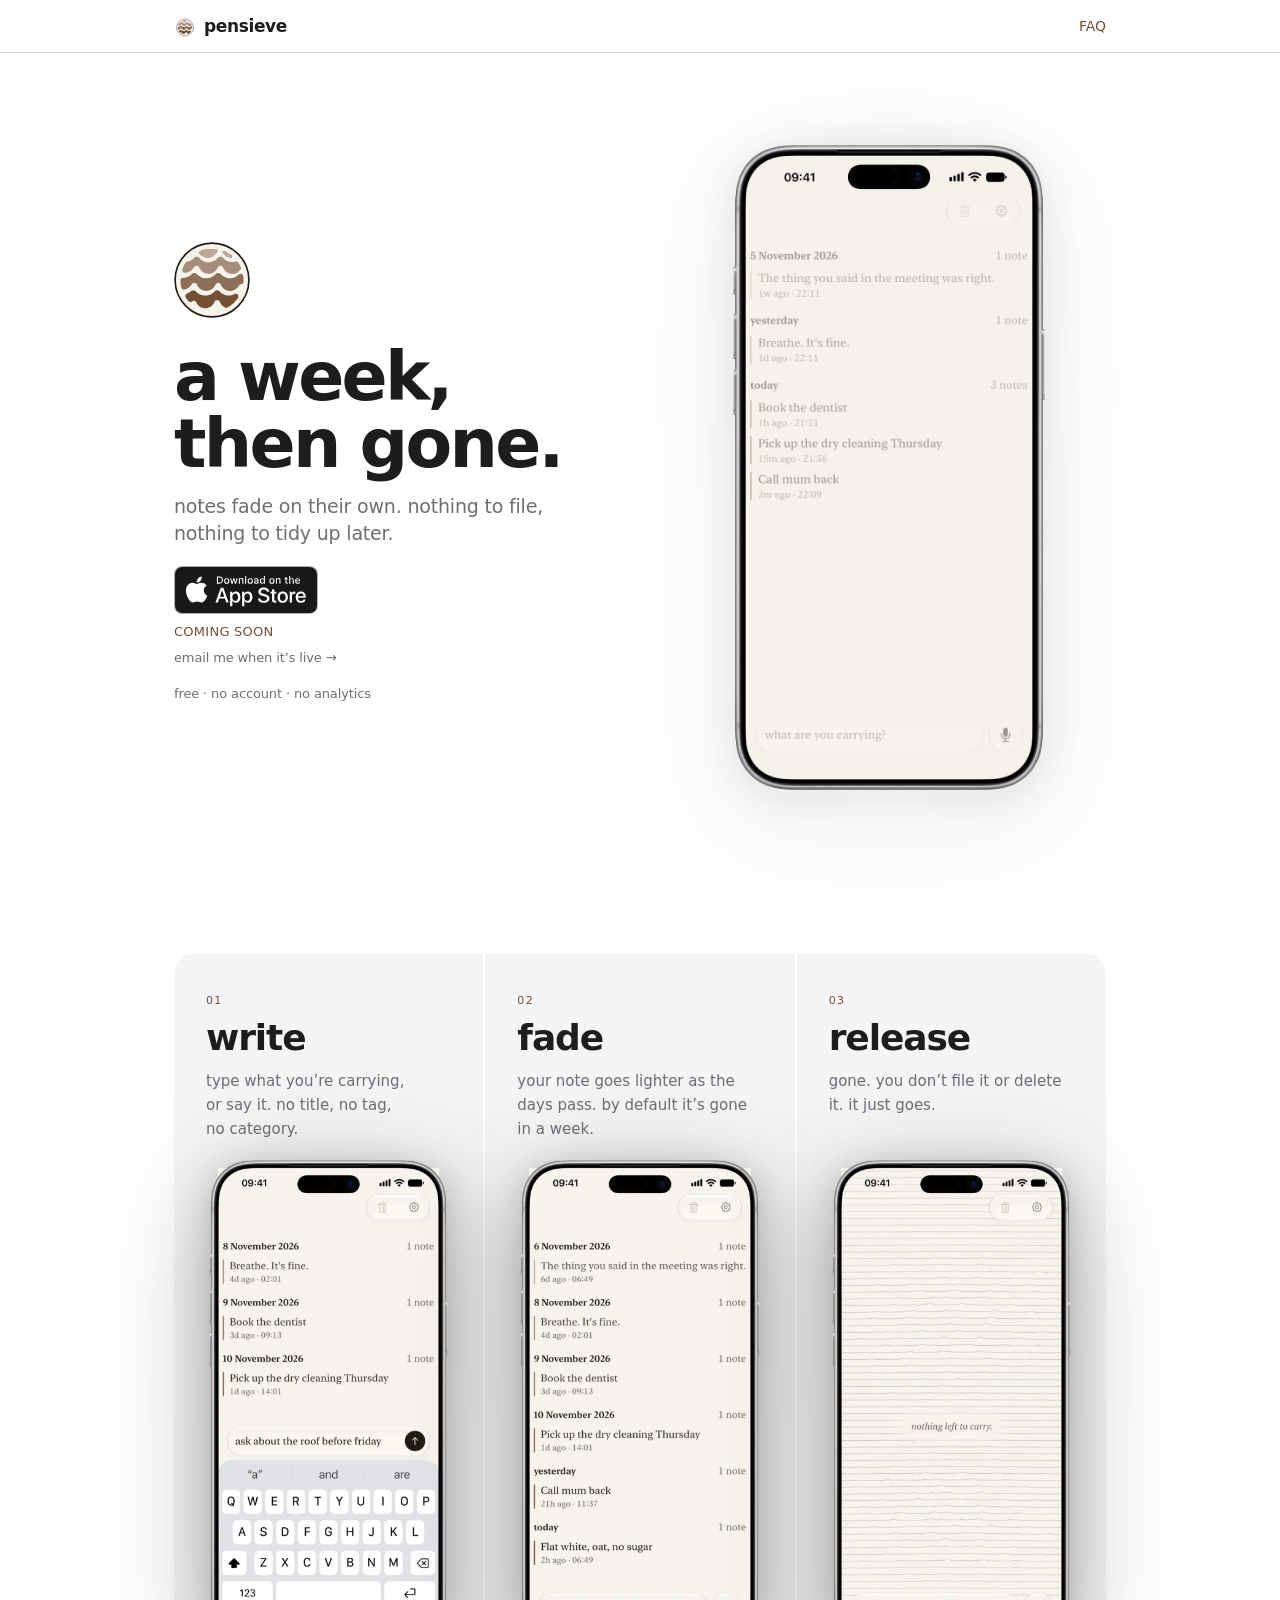
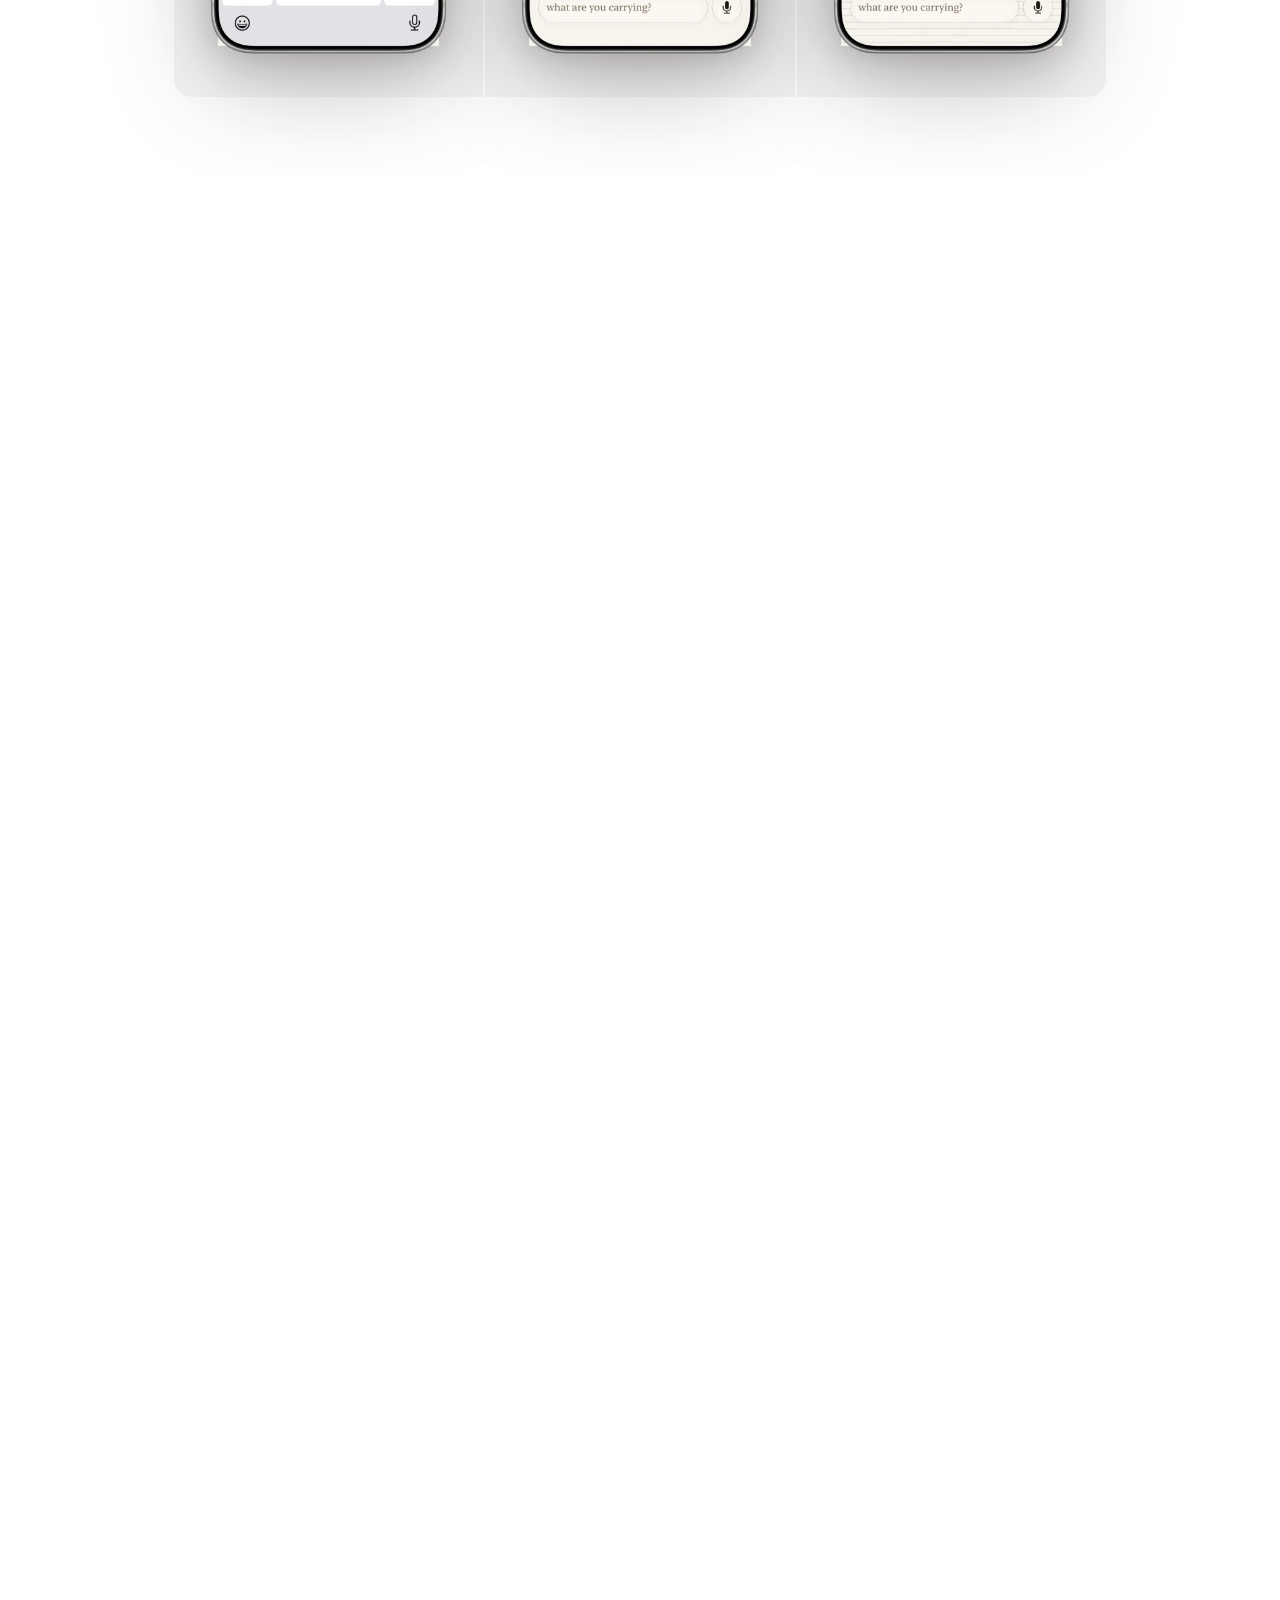
==== commit dfceb80d: "site: the mark sits on the letters, and a favicon safari will refetch the nav and footer centred the" ====
--- a/index.html
+++ b/index.html
@@ -10,11 +10,13 @@
   <!-- The water mark as the tab icon: mark.svg is the shipped icon's art (the
        Water Mark Lab's settings, DESIGN.md §05) with its paths simplified and
        its square ground left off, ~7 KB. The PNG is the fallback for a browser
-       that takes no SVG icon; it is the 192px one, not the 1024px icon.png,
-       which was a 66 KB download for a 16px tab. -->
-  <link rel="icon" href="icon-192.png" sizes="192x192" type="image/png">
+       that takes no SVG icon, at the 32px a tab draws, not the 1024px icon.png.
+       Both PNGs have names no earlier version of the site used: Safari keeps a
+       site's favicon by URL and kept showing the old lettermark from icon.png
+       after icon.png had become the water mark (2026-11-13). -->
+  <link rel="icon" href="favicon-32.png" sizes="32x32" type="image/png">
   <link rel="icon" href="mark.svg" type="image/svg+xml">
-  <link rel="apple-touch-icon" href="icon.png">
+  <link rel="apple-touch-icon" href="apple-touch-icon.png">
   <link rel="manifest" href="site.webmanifest">
   <!-- Light and dark, decided by the reader's system and nothing else. There
        was a three-way toggle here until 2026-09-16; it went because Safari
--- a/style.css
+++ b/style.css
@@ -140,10 +140,16 @@
   color: var(--ink);
 }
 /* The water mark beside the name: same files as the hero, at nav size. */
+/* Centred on the lowercase letters, not on the line box. `align-items: center`
+   centres the mark on the text's line box, which holds room for capitals and
+   ascenders that "pensieve" does not have, so the mark sat 1.5px above the
+   middle of the letters (measured 2026-11-13: mark centre 26.0px, x-height
+   centre 27.5px, SF 600 at 17px). The same in the footer, 1.8px at 14px. */
 .nav-mark {
   display: block;
   width: 22px;
   height: 22px;
+  transform: translateY(1.5px);
 }
 .nav-link {
   font-size: 0.875rem;
@@ -1057,6 +1063,7 @@
   display: block;
   width: 18px;
   height: 18px;
+  transform: translateY(1.8px); /* see .nav-mark */
 }
 .footer-links {
   display: flex;
